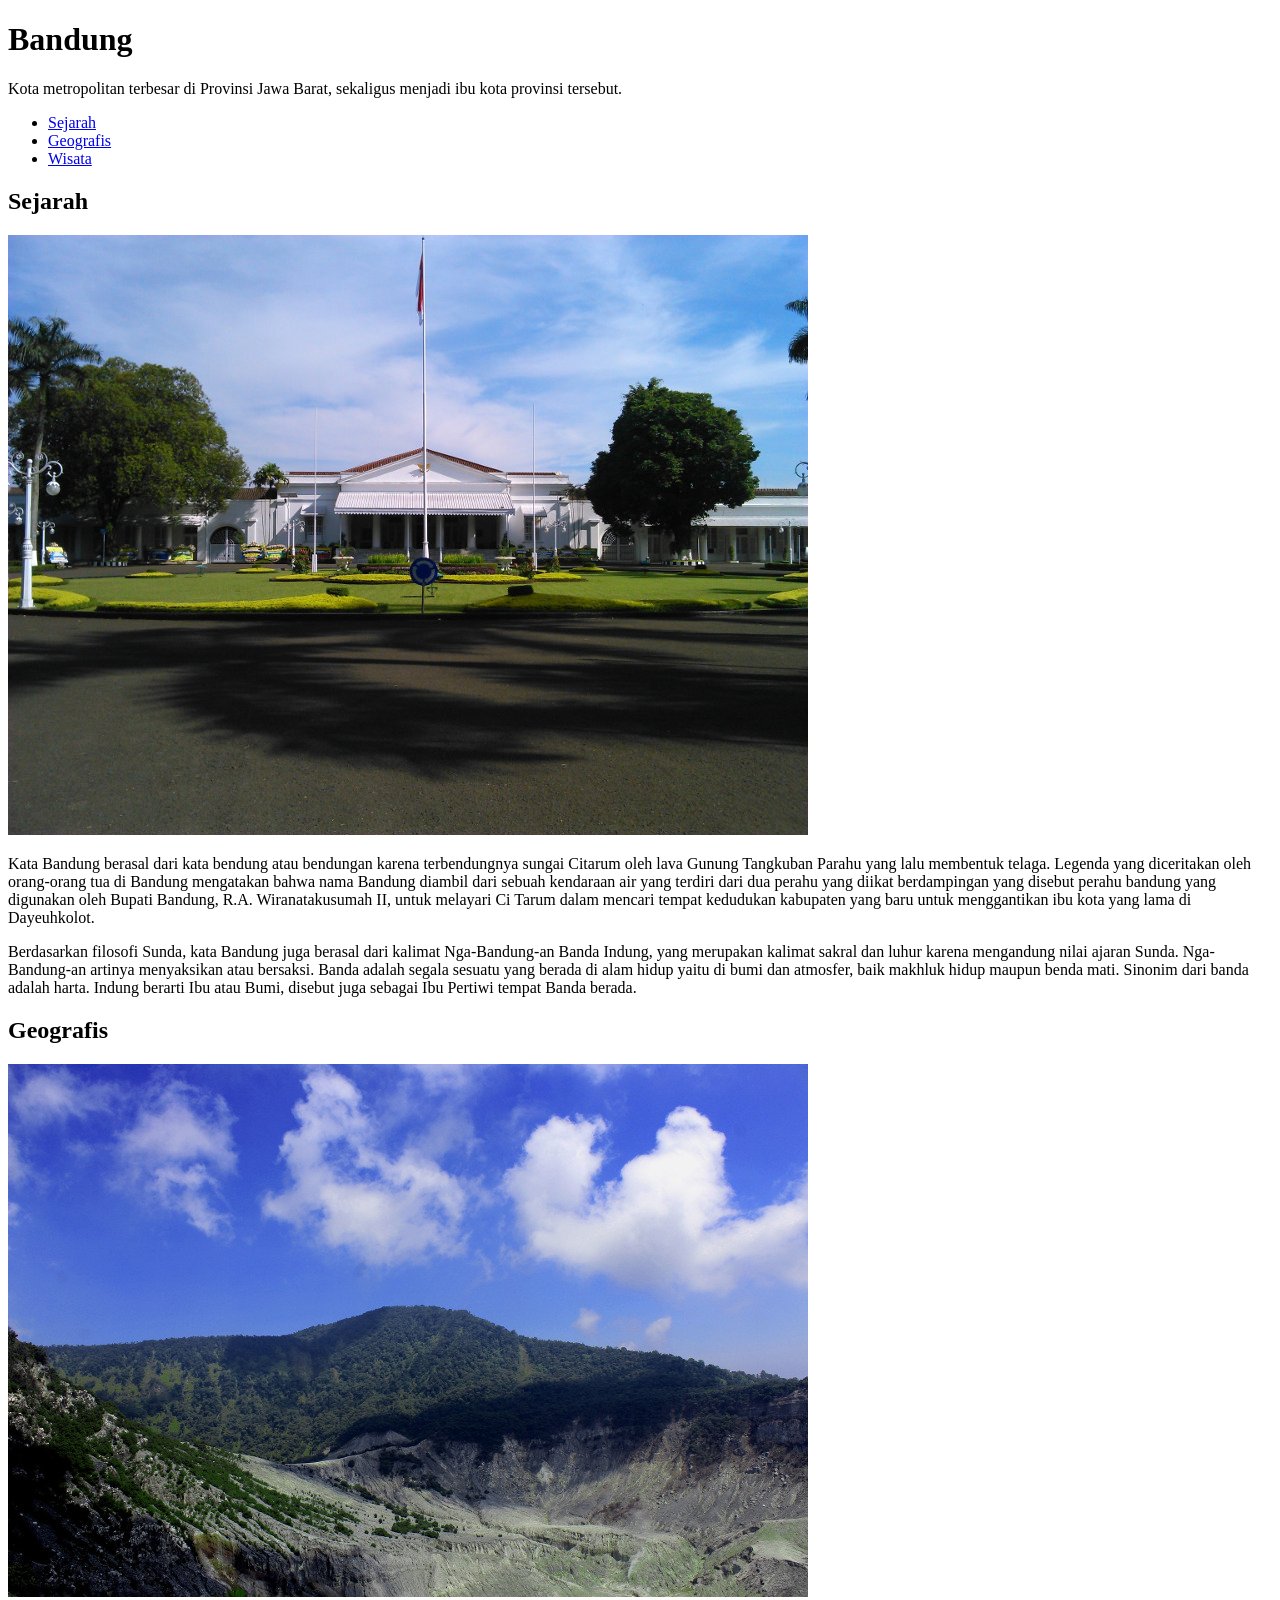
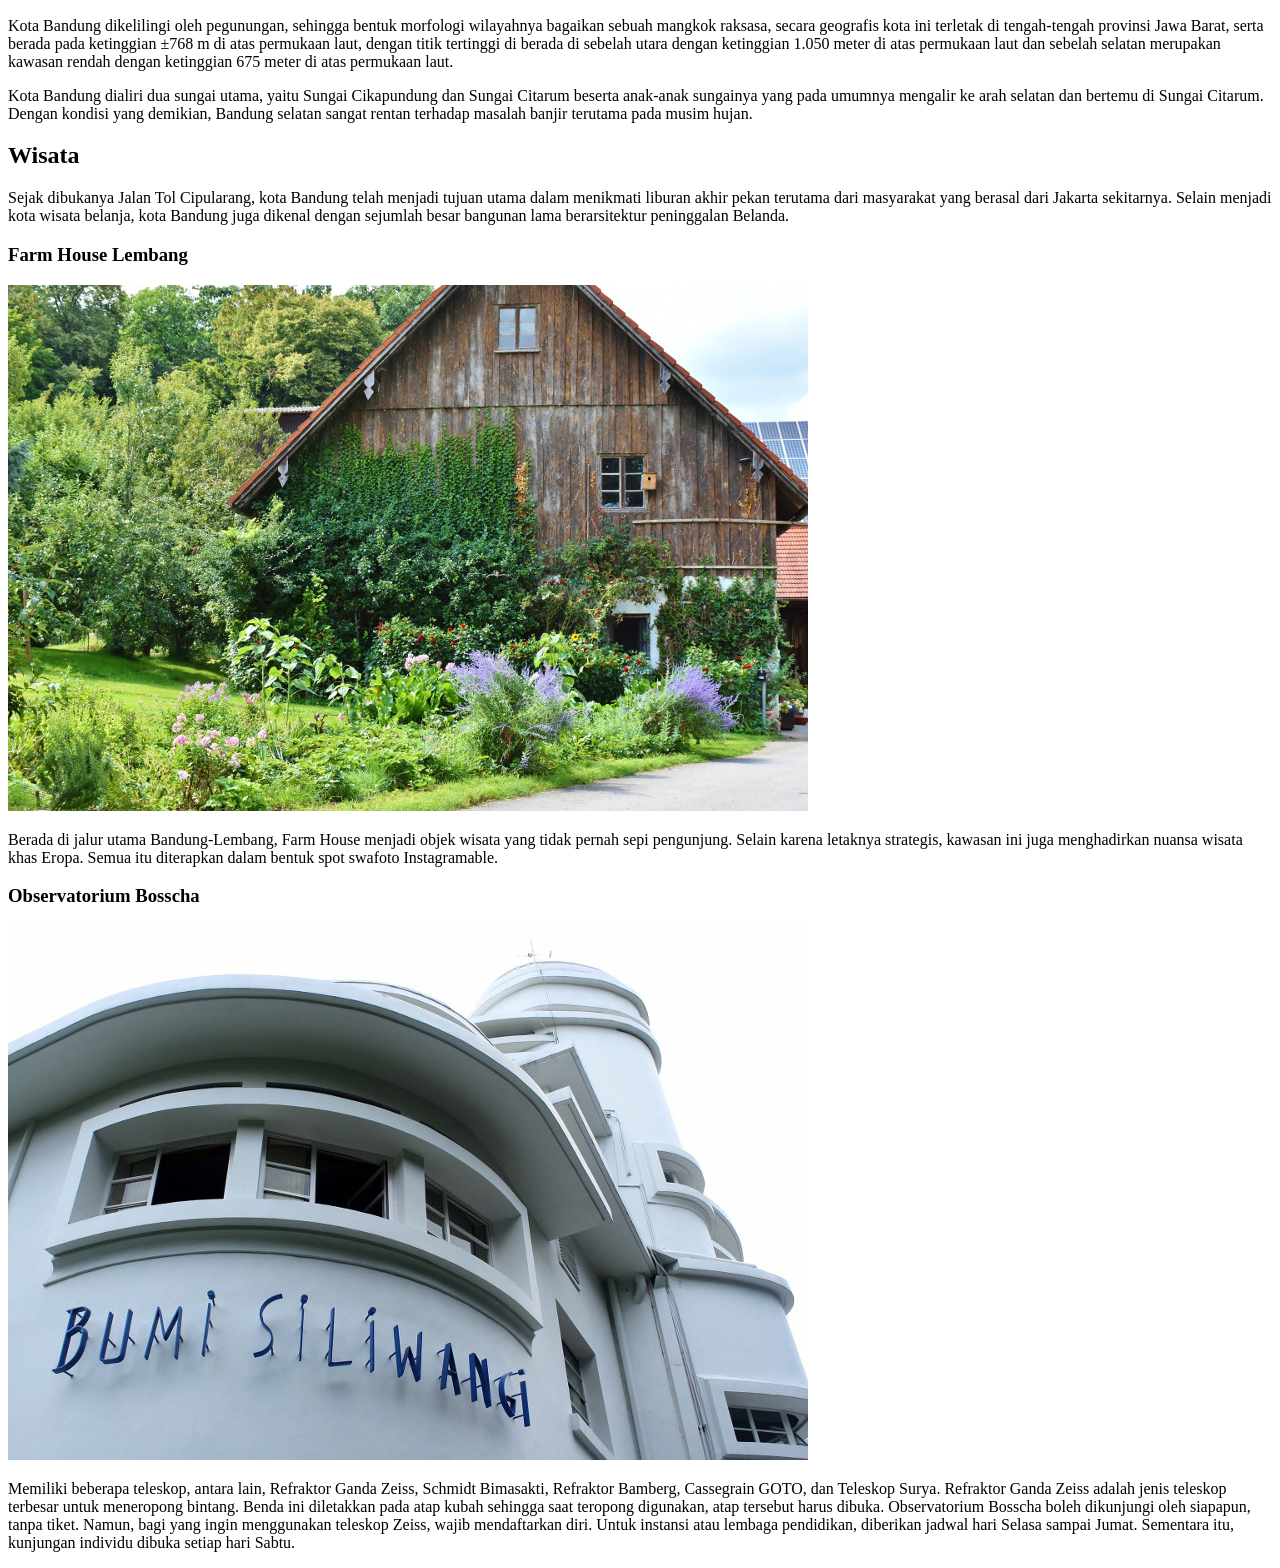
==== Web/bandung.html @ fc6f3b45 "first commit" ====
<!DOCTYPE html>
<html lang="id">
  <head>
    <meta charset="utf-8" />
    <meta name="viewport" content="width=device-width, initial-scale=1.0" />
    <title>Halaman Profil Bandung</title>
  </head>

  <body>
    <h1>Bandung</h1>
    <p>
      Kota metropolitan terbesar di Provinsi Jawa Barat, sekaligus menjadi ibu kota provinsi
      tersebut.
    </p>

    <ul>
      <li>
        <a href="#">Sejarah</a>
      </li>
      <li>
        <a href="#">Geografis</a>
      </li>
      <li>
        <a href="#">Wisata</a>
      </li>
    </ul>

    <h2>Sejarah</h2>
    <img src="images/history.jpg" alt="Sejarah Bandung" />
    <p>
      Kata Bandung berasal dari kata bendung atau bendungan karena terbendungnya sungai Citarum oleh
      lava Gunung Tangkuban Parahu yang lalu membentuk telaga. Legenda yang diceritakan oleh
      orang-orang tua di Bandung mengatakan bahwa nama Bandung diambil dari sebuah kendaraan air
      yang terdiri dari dua perahu yang diikat berdampingan yang disebut perahu bandung yang
      digunakan oleh Bupati Bandung, R.A. Wiranatakusumah II, untuk melayari Ci Tarum dalam mencari
      tempat kedudukan kabupaten yang baru untuk menggantikan ibu kota yang lama di Dayeuhkolot.
    </p>

    <p>
      Berdasarkan filosofi Sunda, kata Bandung juga berasal dari kalimat Nga-Bandung-an Banda
      Indung, yang merupakan kalimat sakral dan luhur karena mengandung nilai ajaran Sunda.
      Nga-Bandung-an artinya menyaksikan atau bersaksi. Banda adalah segala sesuatu yang berada di
      alam hidup yaitu di bumi dan atmosfer, baik makhluk hidup maupun benda mati. Sinonim dari
      banda adalah harta. Indung berarti Ibu atau Bumi, disebut juga sebagai Ibu Pertiwi tempat
      Banda berada.
    </p>

    <h2>Geografis</h2>
    <img src="images/geografis.jpg" alt="Geografis" />
    <p>
      Kota Bandung dikelilingi oleh pegunungan, sehingga bentuk morfologi wilayahnya bagaikan sebuah
      mangkok raksasa, secara geografis kota ini terletak di tengah-tengah provinsi Jawa Barat,
      serta berada pada ketinggian ±768 m di atas permukaan laut, dengan titik tertinggi di berada
      di sebelah utara dengan ketinggian 1.050 meter di atas permukaan laut dan sebelah selatan
      merupakan kawasan rendah dengan ketinggian 675 meter di atas permukaan laut.
    </p>

    <p>
      Kota Bandung dialiri dua sungai utama, yaitu Sungai Cikapundung dan Sungai Citarum beserta
      anak-anak sungainya yang pada umumnya mengalir ke arah selatan dan bertemu di Sungai Citarum.
      Dengan kondisi yang demikian, Bandung selatan sangat rentan terhadap masalah banjir terutama
      pada musim hujan.
    </p>

    <h2>Wisata</h2>
    <p>
      Sejak dibukanya Jalan Tol Cipularang, kota Bandung telah menjadi tujuan utama dalam menikmati
      liburan akhir pekan terutama dari masyarakat yang berasal dari Jakarta sekitarnya. Selain
      menjadi kota wisata belanja, kota Bandung juga dikenal dengan sejumlah besar bangunan lama
      berarsitektur peninggalan Belanda.
    </p>

    <h3>Farm House Lembang</h3>
    <img src="images/farm-house.jpg" alt="Farm House lembang" />
    <p>
      Berada di jalur utama Bandung-Lembang, Farm House menjadi objek wisata yang tidak pernah sepi
      pengunjung. Selain karena letaknya strategis, kawasan ini juga menghadirkan nuansa wisata khas
      Eropa. Semua itu diterapkan dalam bentuk spot swafoto Instagramable.
    </p>

    <h3>Observatorium Bosscha</h3>
    <img src="images/bosscha.jpg" alt="Observatorium Bosscha" />
    <p>
      Memiliki beberapa teleskop, antara lain, Refraktor Ganda Zeiss, Schmidt Bimasakti, Refraktor
      Bamberg, Cassegrain GOTO, dan Teleskop Surya. Refraktor Ganda Zeiss adalah jenis teleskop
      terbesar untuk meneropong bintang. Benda ini diletakkan pada atap kubah sehingga saat teropong
      digunakan, atap tersebut harus dibuka. Observatorium Bosscha boleh dikunjungi oleh siapapun,
      tanpa tiket. Namun, bagi yang ingin menggunakan teleskop Zeiss, wajib mendaftarkan diri. Untuk
      instansi atau lembaga pendidikan, diberikan jadwal hari Selasa sampai Jumat. Sementara itu,
      kunjungan individu dibuka setiap hari Sabtu.
    </p>
  </body>
</html>
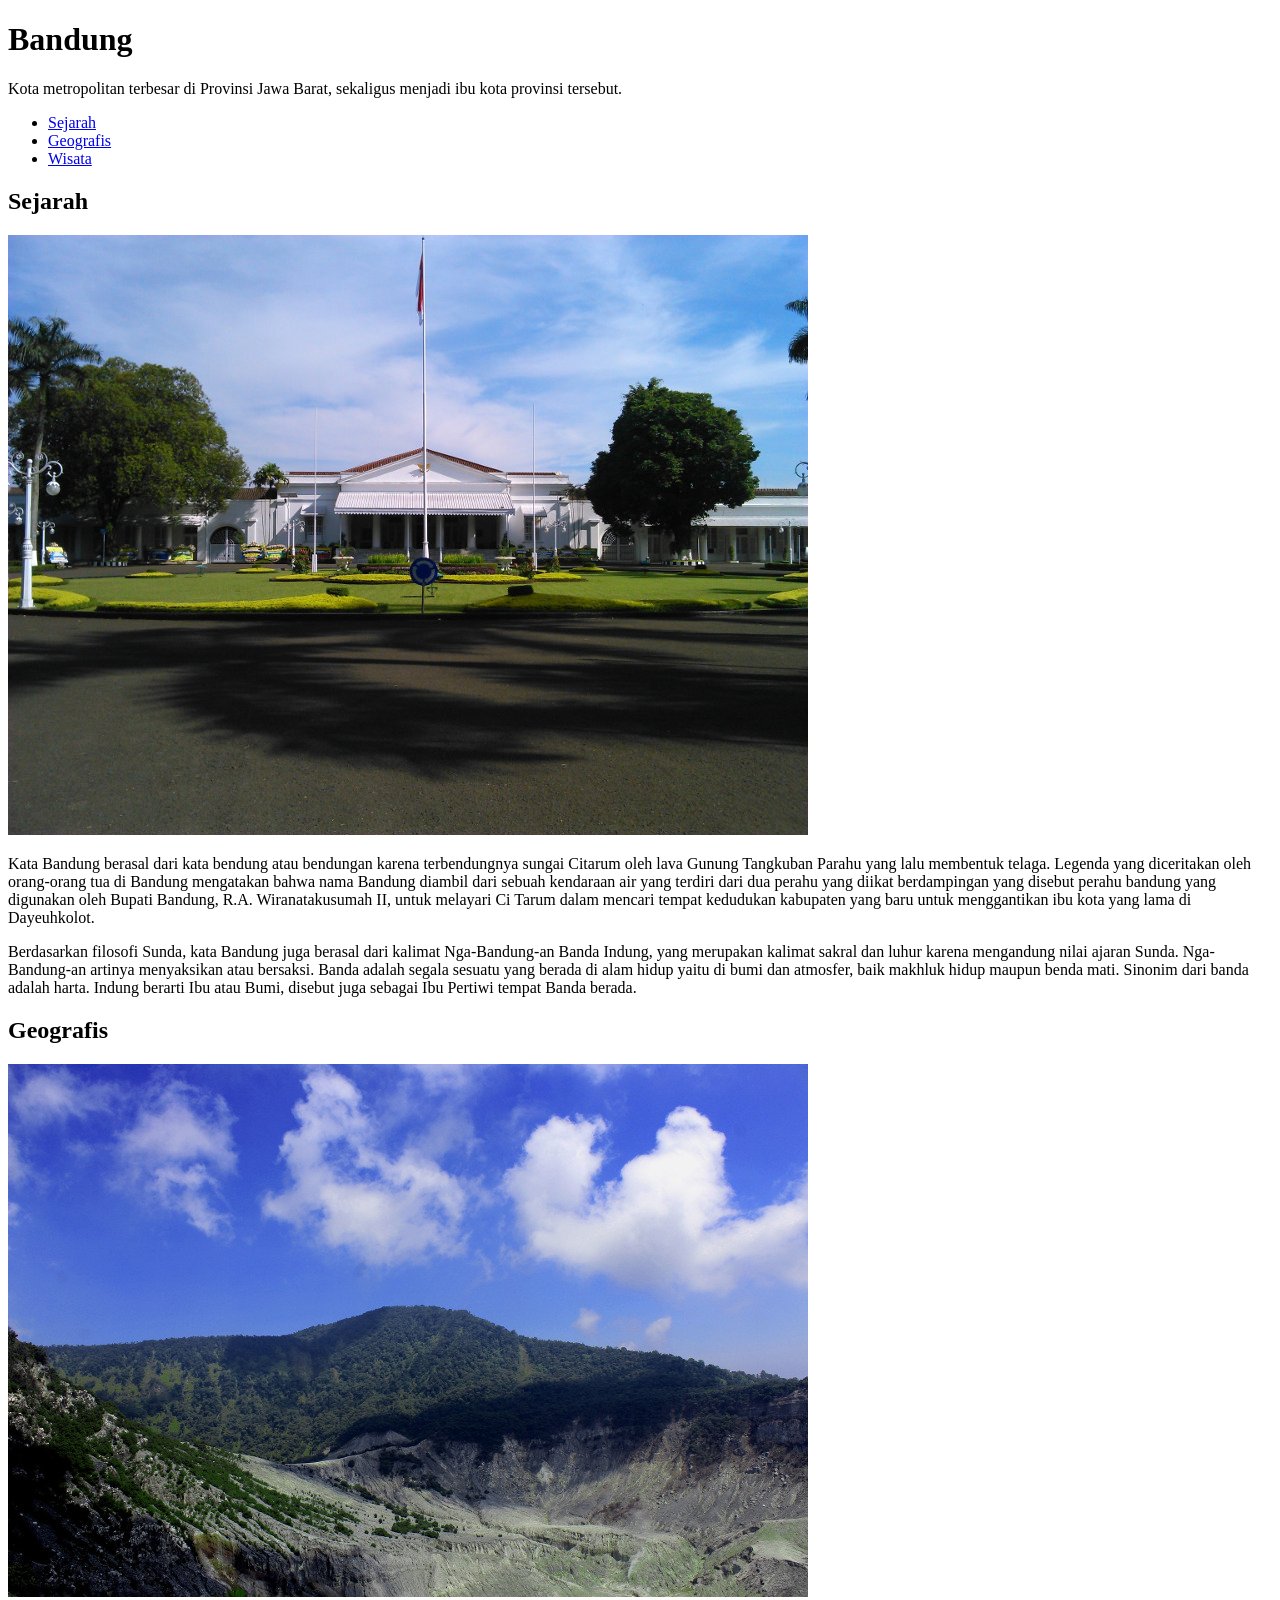
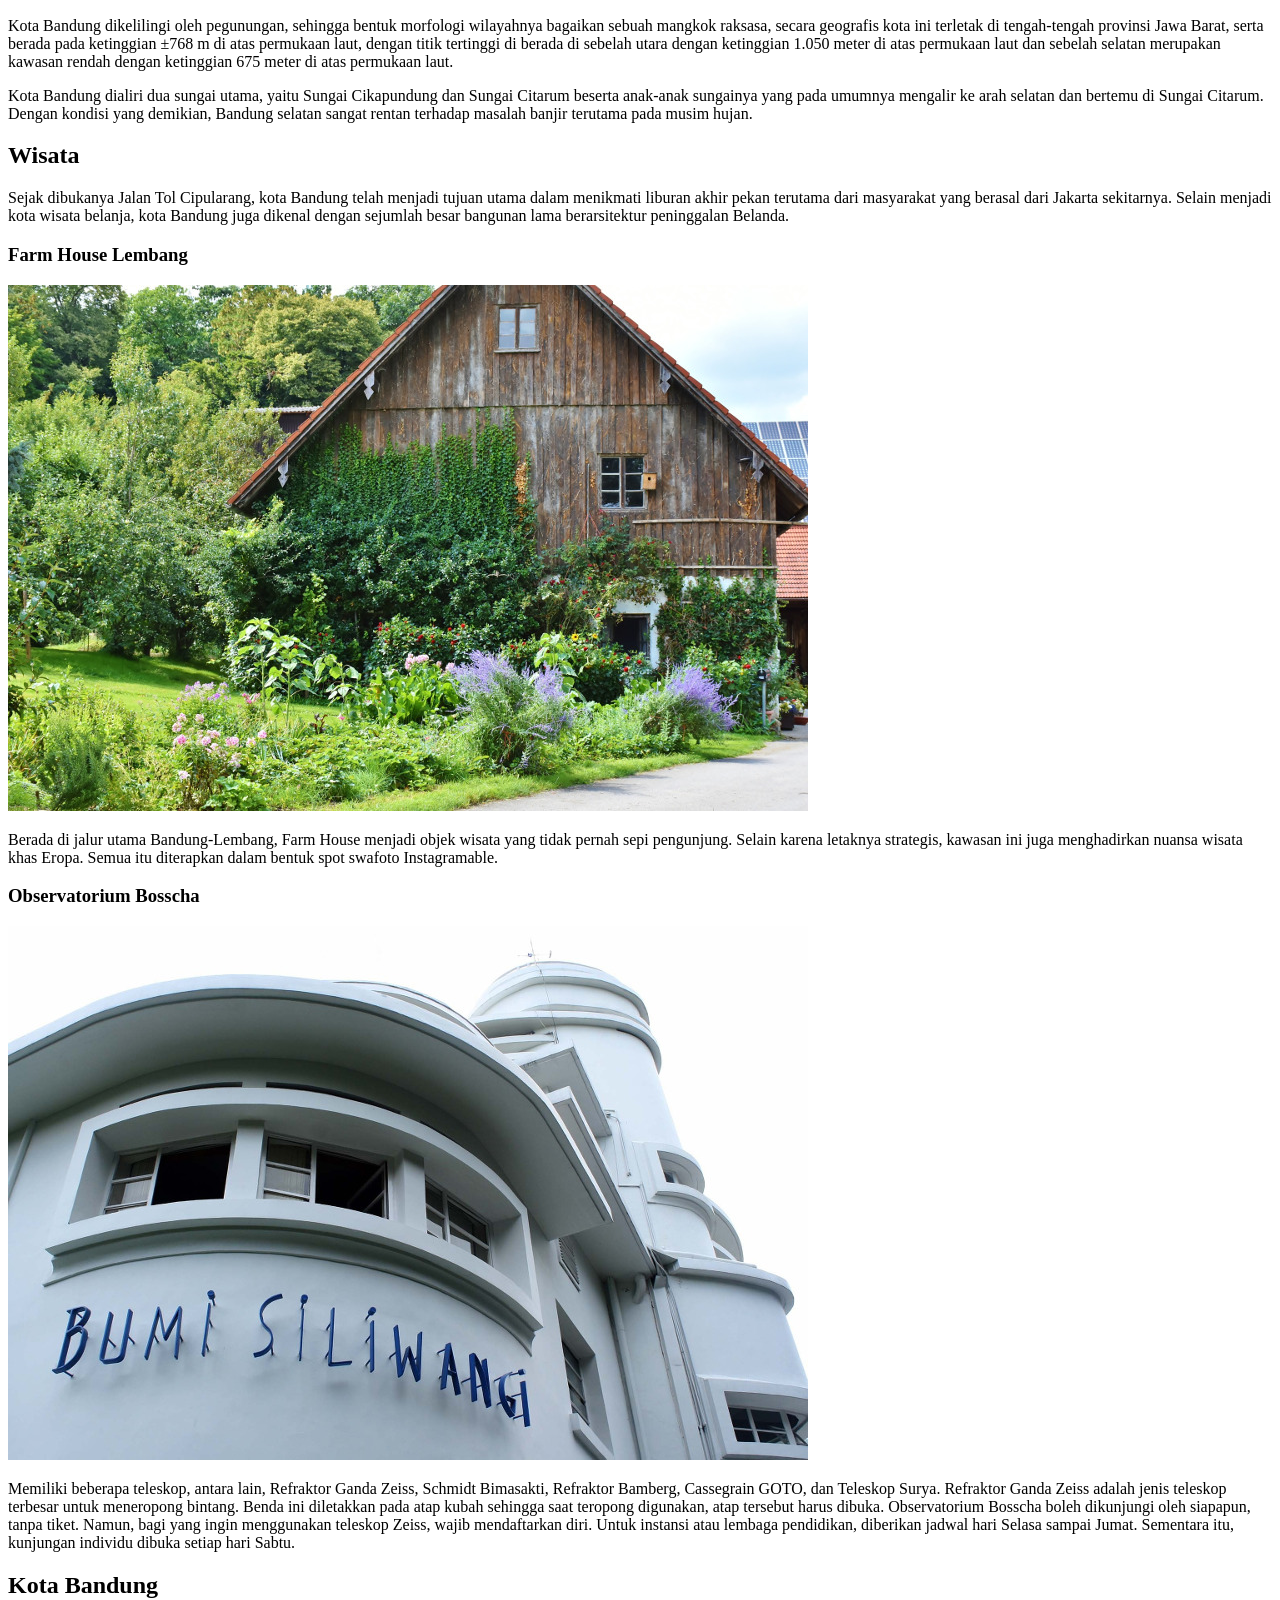
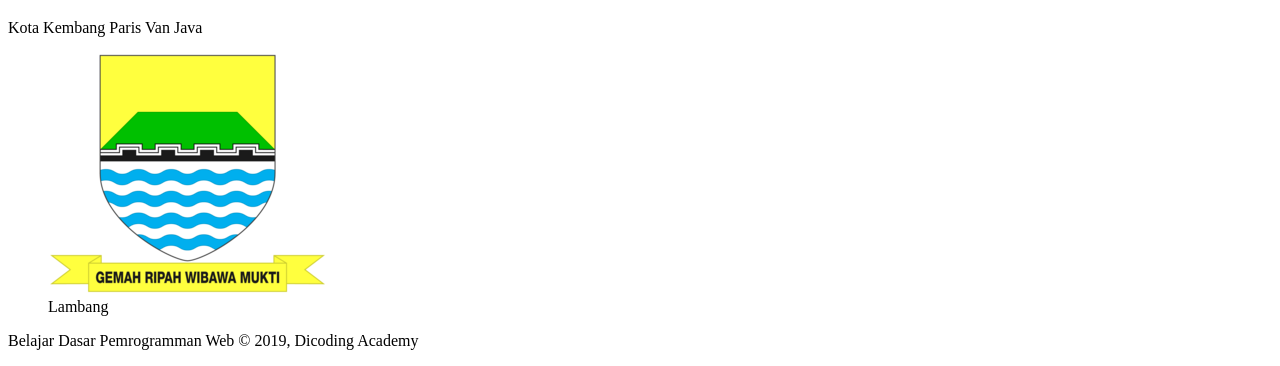
==== commit 29637320: "Belajar Web!" ====
--- a/Web/bandung.html
+++ b/Web/bandung.html
@@ -7,25 +7,30 @@
   </head>
 
   <body>
-    <h1>Bandung</h1>
+    <header>
+      <h1>Bandung</h1>
     <p>
       Kota metropolitan terbesar di Provinsi Jawa Barat, sekaligus menjadi ibu kota provinsi
       tersebut.
     </p>
+    </header>
 
-    <ul>
+    <nav>
+      <ul>
       <li>
-        <a href="#">Sejarah</a>
+        <a href="#sejarah">Sejarah</a>
       </li>
       <li>
-        <a href="#">Geografis</a>
+        <a href="#geografis">Geografis</a>
       </li>
       <li>
-        <a href="#">Wisata</a>
+        <a href="#wisata">Wisata</a>
       </li>
     </ul>
+    </nav>
 
-    <h2>Sejarah</h2>
+    <main>
+      <h2 id="sejarah">Sejarah</h2>
     <img src="images/history.jpg" alt="Sejarah Bandung" />
     <p>
       Kata Bandung berasal dari kata bendung atau bendungan karena terbendungnya sungai Citarum oleh
@@ -45,7 +50,7 @@
       Banda berada.
     </p>
 
-    <h2>Geografis</h2>
+    <h2 Geografis id="geografis">Geografis</h2>
     <img src="images/geografis.jpg" alt="Geografis" />
     <p>
       Kota Bandung dikelilingi oleh pegunungan, sehingga bentuk morfologi wilayahnya bagaikan sebuah
@@ -62,7 +67,7 @@
       pada musim hujan.
     </p>
 
-    <h2>Wisata</h2>
+    <h2 id="wisata">Wisata</h2>
     <p>
       Sejak dibukanya Jalan Tol Cipularang, kota Bandung telah menjadi tujuan utama dalam menikmati
       liburan akhir pekan terutama dari masyarakat yang berasal dari Jakarta sekitarnya. Selain
@@ -90,4 +95,21 @@
       kunjungan individu dibuka setiap hari Sabtu.
     </p>
   </body>
+
+  <body>
+      <h2>Kota Bandung</h2>
+    <p>Kota Kembang Paris Van Java</p>
+    <figure>
+      <img src="images/Bandung_coa.png" alt="Lambang Persib">
+      <figcaption>Lambang</figcaption>
+    </figure>
+    </body>
+    </main>
+
+    <body>
+      <footer>
+      <p>Belajar Dasar Pemrogramman Web &#169; 2019, Dicoding Academy</p>
+    </footer>
+  </body>
+
 </html>
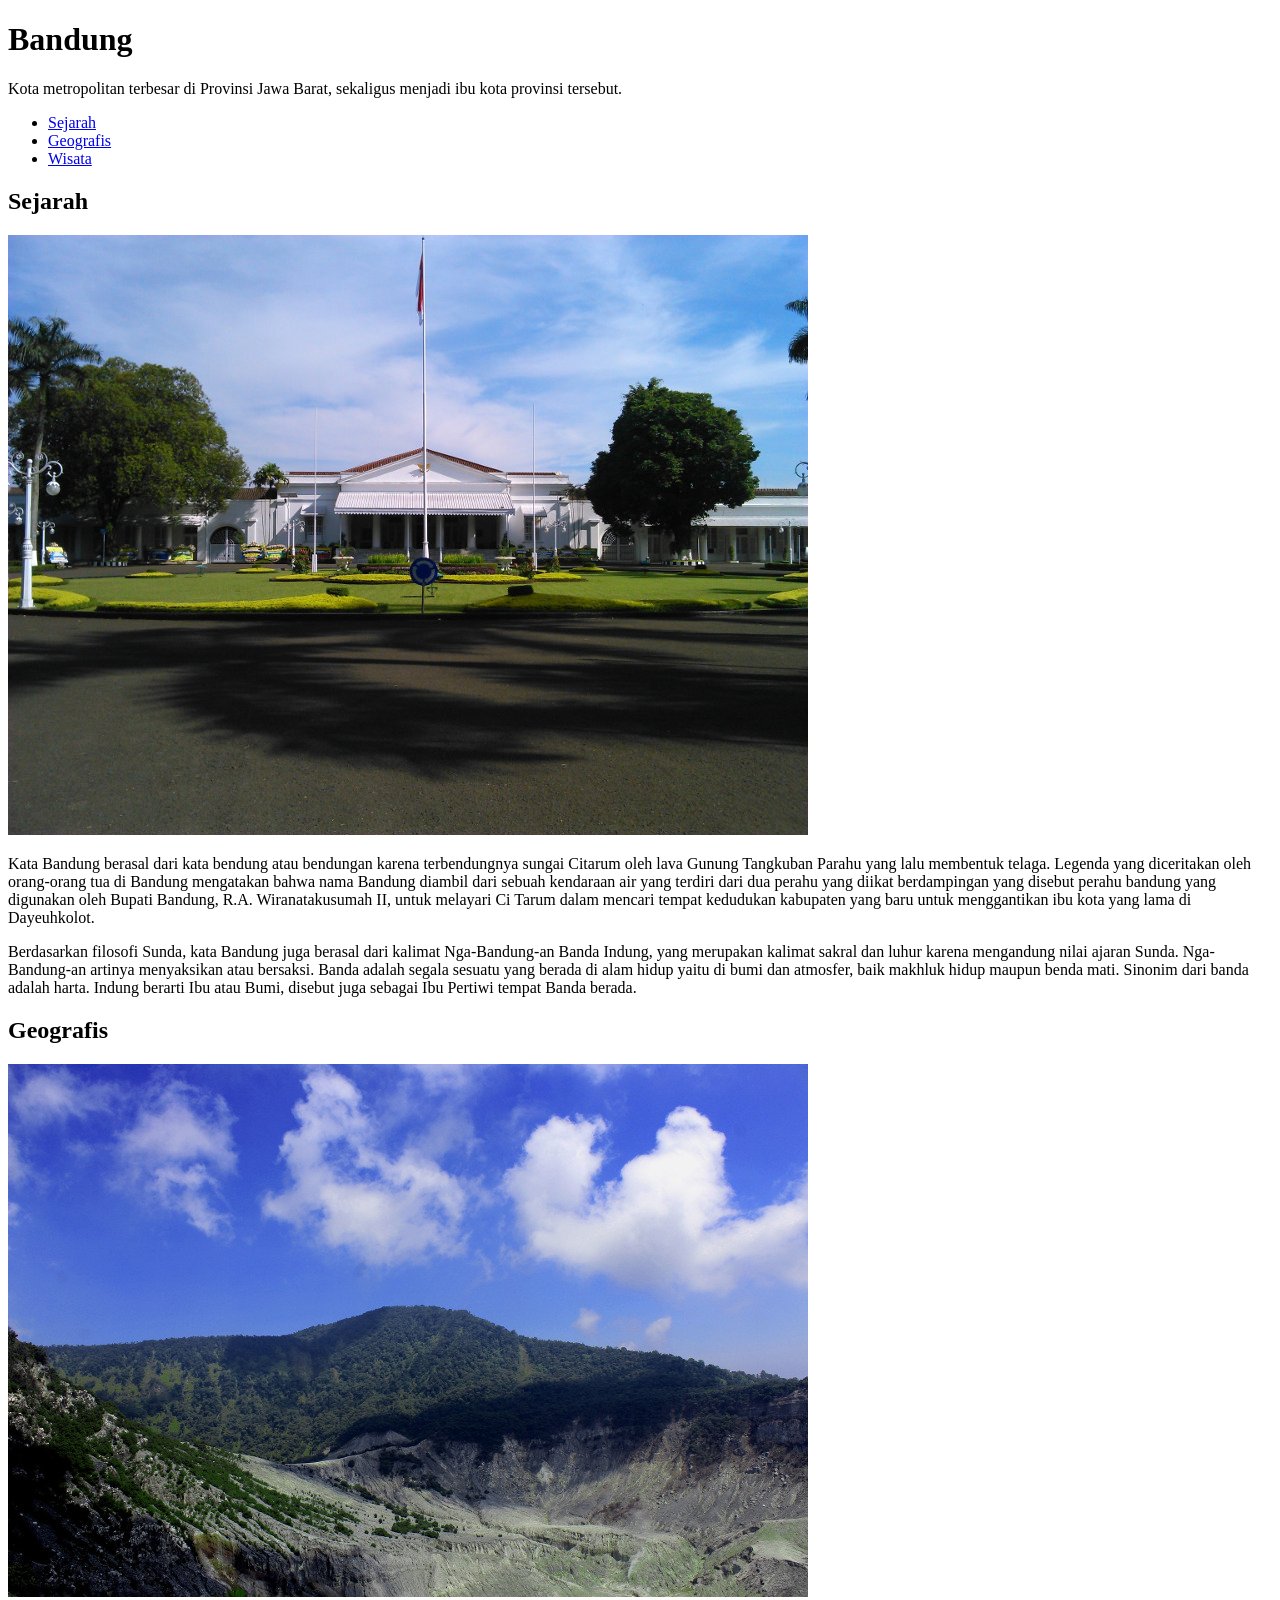
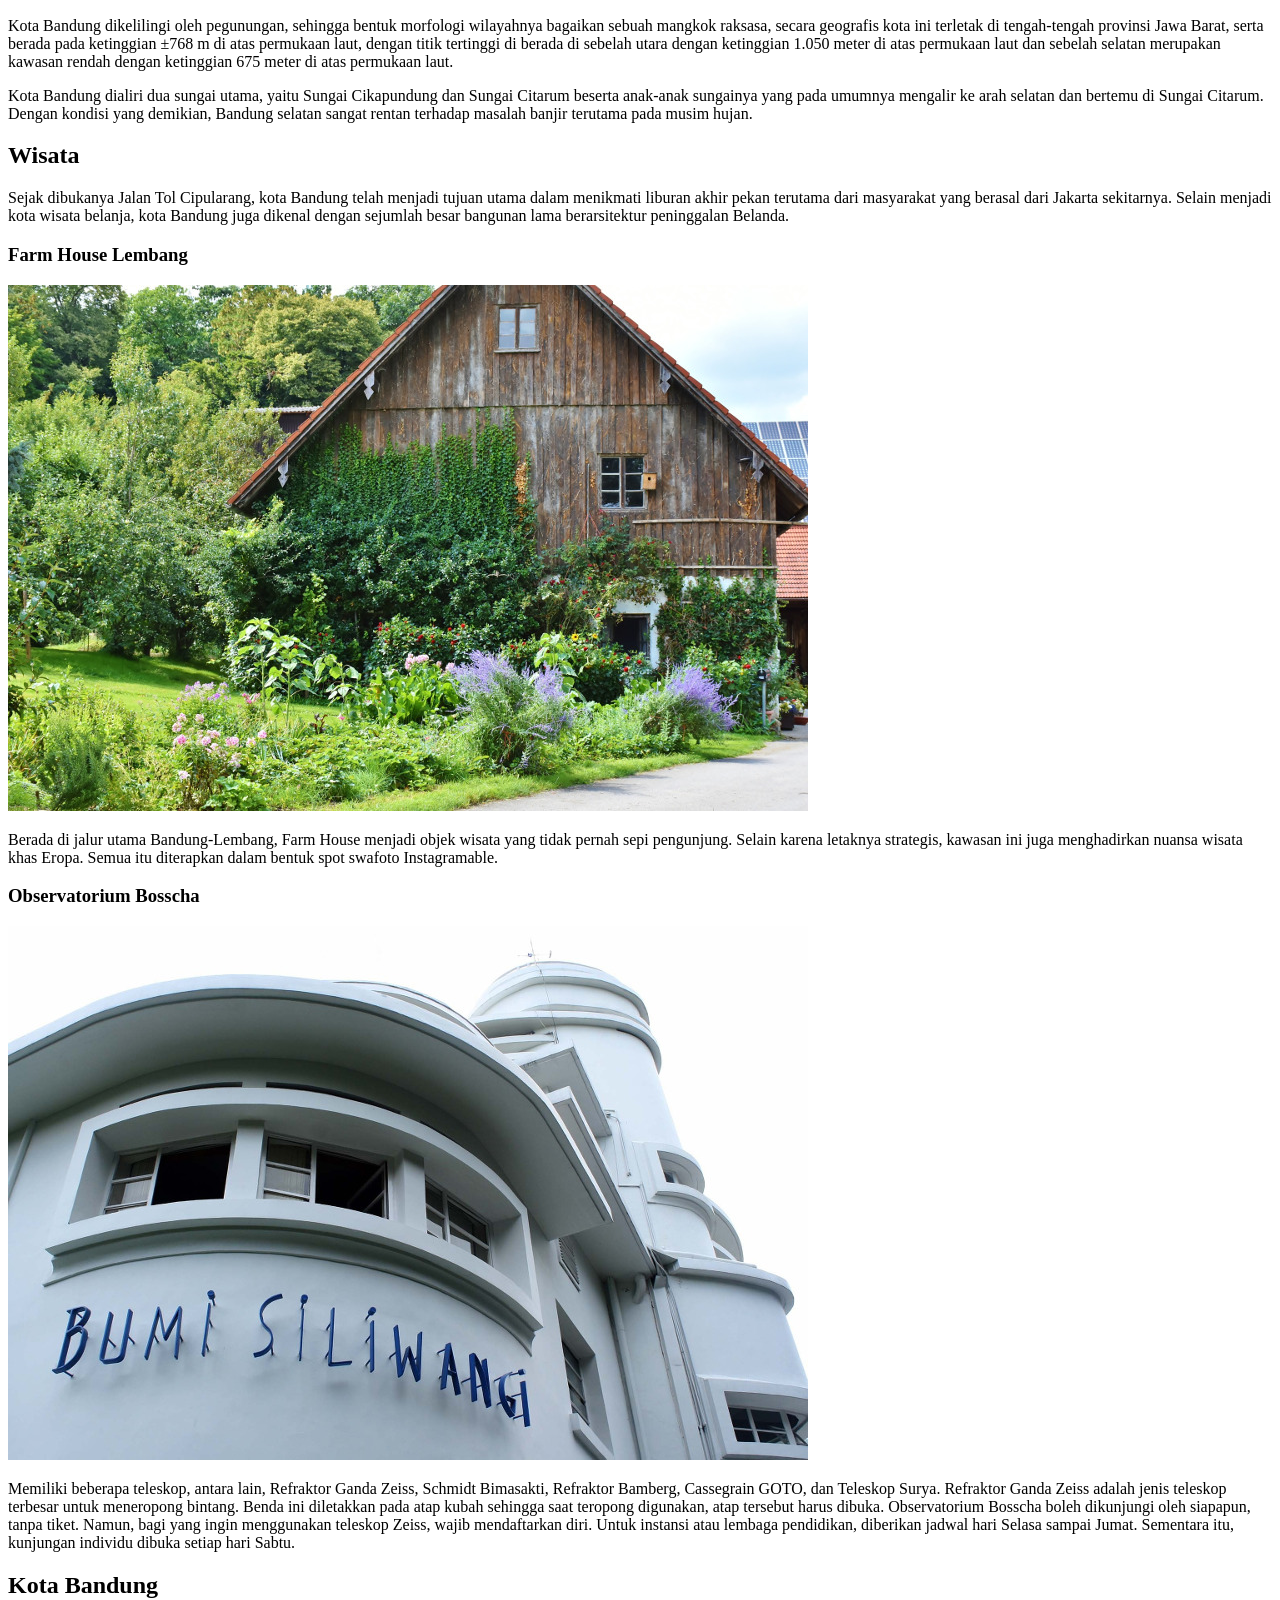
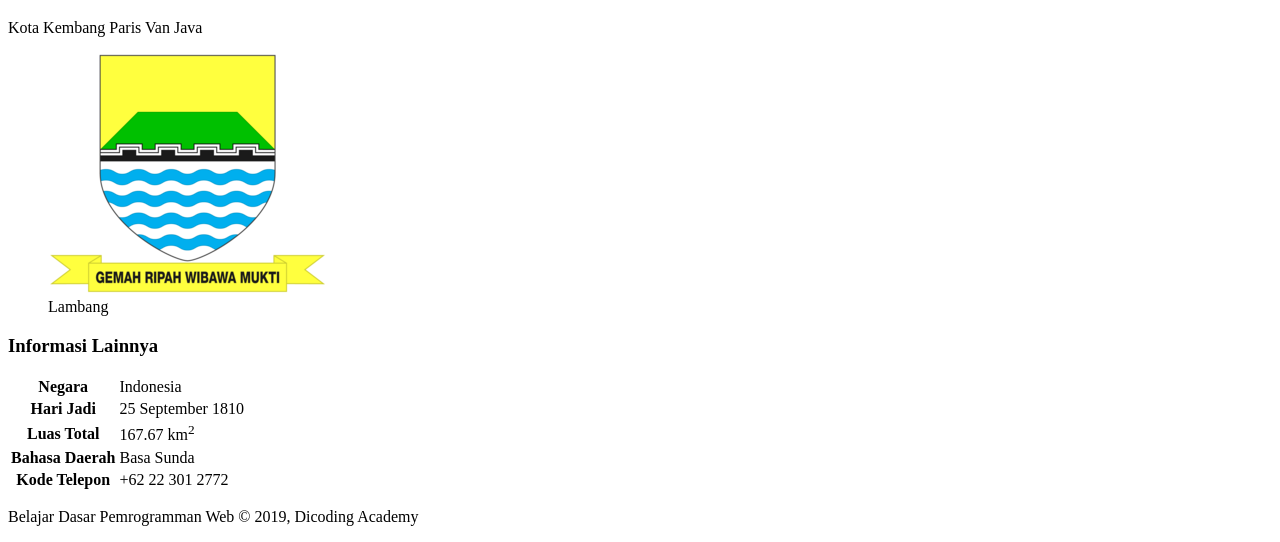
==== commit 70555d25: "HTML Tamat !" ====
--- a/Web/bandung.html
+++ b/Web/bandung.html
@@ -30,7 +30,9 @@
     </nav>
 
     <main>
-      <h2 id="sejarah">Sejarah</h2>
+      <div id="content">
+        <article id="sejarah">
+          <h2 id="sejarah">Sejarah</h2>
     <img src="images/history.jpg" alt="Sejarah Bandung" />
     <p>
       Kata Bandung berasal dari kata bendung atau bendungan karena terbendungnya sungai Citarum oleh
@@ -49,8 +51,10 @@
       banda adalah harta. Indung berarti Ibu atau Bumi, disebut juga sebagai Ibu Pertiwi tempat
       Banda berada.
     </p>
+        </article>
 
-    <h2 Geografis id="geografis">Geografis</h2>
+        <article id="geografis">
+          <h2 id="geografis">Geografis</h2>
     <img src="images/geografis.jpg" alt="Geografis" />
     <p>
       Kota Bandung dikelilingi oleh pegunungan, sehingga bentuk morfologi wilayahnya bagaikan sebuah
@@ -66,24 +70,28 @@
       Dengan kondisi yang demikian, Bandung selatan sangat rentan terhadap masalah banjir terutama
       pada musim hujan.
     </p>
-
-    <h2 id="wisata">Wisata</h2>
+        </article id="wisata">
+        <h2 id="wisata">Wisata</h2>
     <p>
       Sejak dibukanya Jalan Tol Cipularang, kota Bandung telah menjadi tujuan utama dalam menikmati
       liburan akhir pekan terutama dari masyarakat yang berasal dari Jakarta sekitarnya. Selain
       menjadi kota wisata belanja, kota Bandung juga dikenal dengan sejumlah besar bangunan lama
       berarsitektur peninggalan Belanda.
     </p>
+        
 
-    <h3>Farm House Lembang</h3>
+        <section>
+          <h3>Farm House Lembang</h3>
     <img src="images/farm-house.jpg" alt="Farm House lembang" />
     <p>
       Berada di jalur utama Bandung-Lembang, Farm House menjadi objek wisata yang tidak pernah sepi
       pengunjung. Selain karena letaknya strategis, kawasan ini juga menghadirkan nuansa wisata khas
       Eropa. Semua itu diterapkan dalam bentuk spot swafoto Instagramable.
     </p>
+        </section>
 
-    <h3>Observatorium Bosscha</h3>
+        <section>
+          <h3>Observatorium Bosscha</h3>
     <img src="images/bosscha.jpg" alt="Observatorium Bosscha" />
     <p>
       Memiliki beberapa teleskop, antara lain, Refraktor Ganda Zeiss, Schmidt Bimasakti, Refraktor
@@ -95,15 +103,50 @@
       kunjungan individu dibuka setiap hari Sabtu.
     </p>
   </body>
+        </section>
+      </div>
 
-  <body>
-      <h2>Kota Bandung</h2>
-    <p>Kota Kembang Paris Van Java</p>
-    <figure>
-      <img src="images/Bandung_coa.png" alt="Lambang Persib">
-      <figcaption>Lambang</figcaption>
-    </figure>
-    </body>
+  <aside>
+    <article>
+        <body>
+          <header>
+            <h2>Kota Bandung</h2>
+            <p>Kota Kembang Paris Van Java</p>
+            <figure>
+            <img src="images/Bandung_coa.png" alt="Lambang Persib">
+            <figcaption>Lambang</figcaption>
+          </figure>
+        </header>
+
+        <section>
+          <h3>Informasi Lainnya</h3>
+
+          <table>
+            <tr>
+              <th>Negara</th>
+              <td>Indonesia</td>
+            </tr>
+            <tr>
+              <th>Hari Jadi</th>
+              <td>25 September 1810</td>
+            </tr>
+            <tr>
+              <th>Luas Total</th>
+              <td>167.67 km<sup>2</sup></td>
+            </tr>
+            <tr>
+              <th>Bahasa Daerah</th>
+              <td>Basa Sunda</td>
+            </tr>
+            <tr>
+              <th>Kode Telepon</th>
+              <td>+62 22 301 2772</td>
+            </tr>
+          </table>
+        </section>
+        </body>
+    </article>
+  </aside>
     </main>
 
     <body>
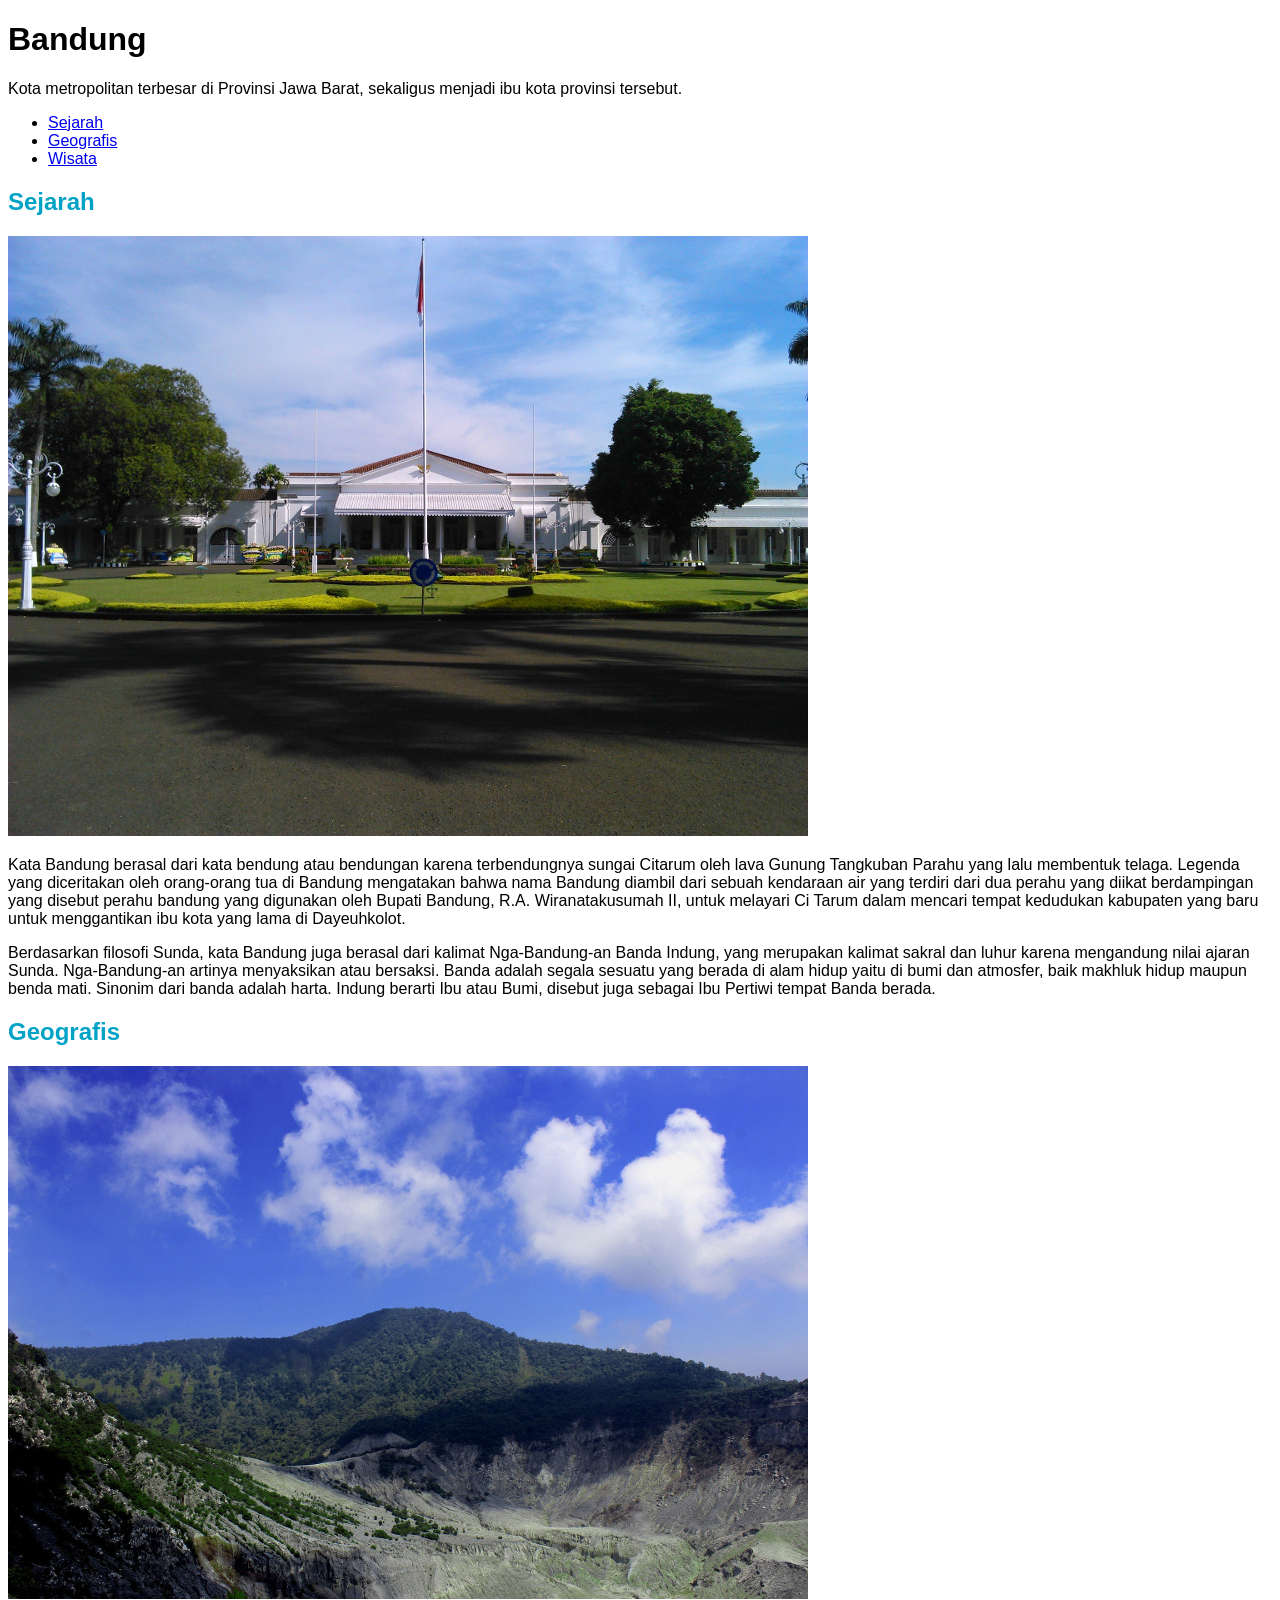
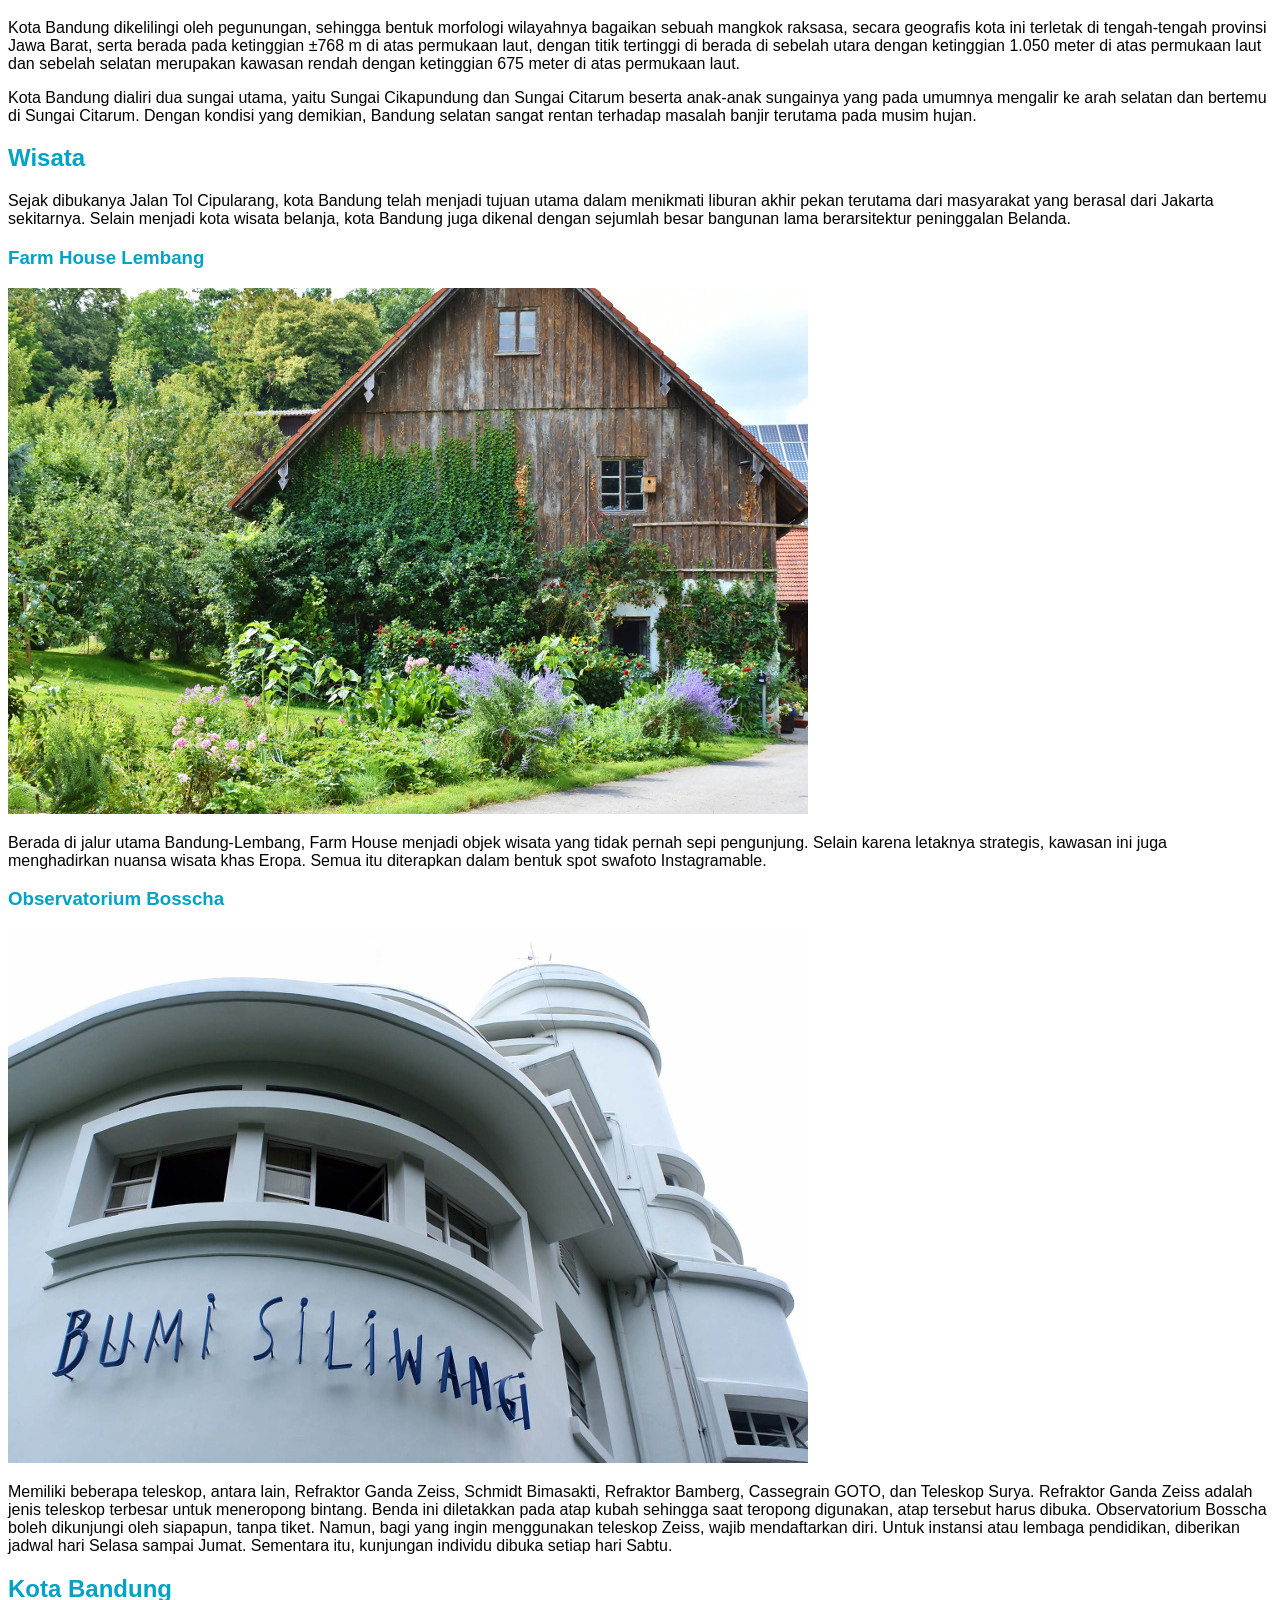
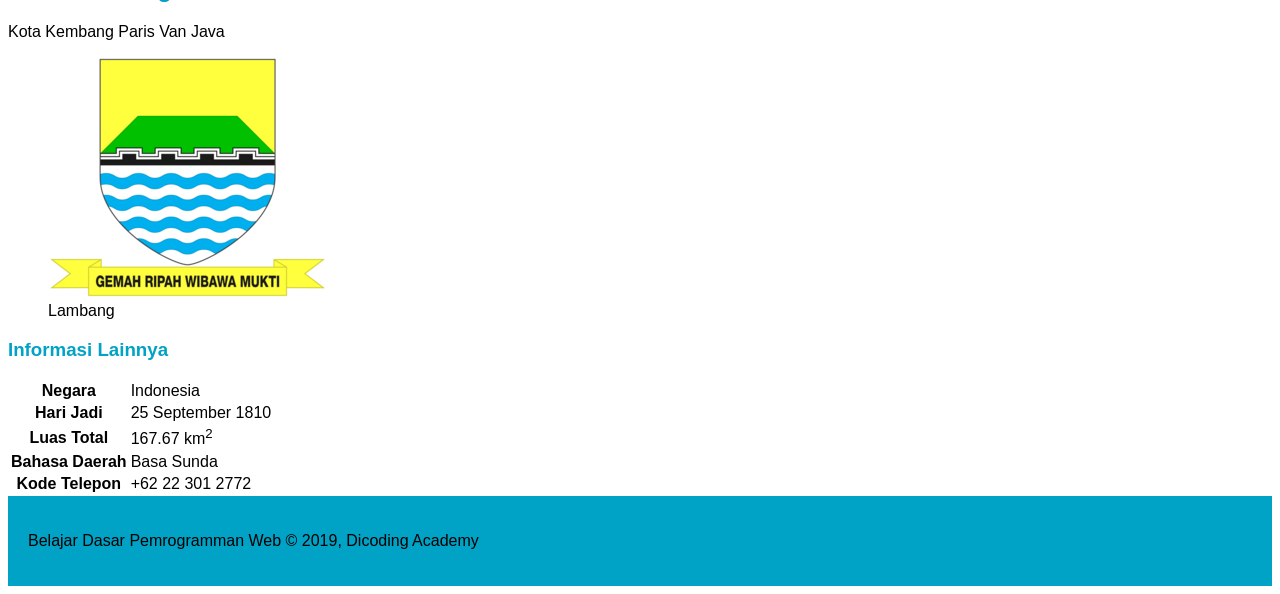
==== commit 66d83042: "Belajar CSS" ====
--- a/Web/bandung.html
+++ b/Web/bandung.html
@@ -4,155 +4,152 @@
     <meta charset="utf-8" />
     <meta name="viewport" content="width=device-width, initial-scale=1.0" />
     <title>Halaman Profil Bandung</title>
+    <link rel="stylesheet" href="assets/style/style.css" />
   </head>
 
   <body>
     <header>
       <h1>Bandung</h1>
-    <p>
-      Kota metropolitan terbesar di Provinsi Jawa Barat, sekaligus menjadi ibu kota provinsi
-      tersebut.
-    </p>
+      <p>
+        Kota metropolitan terbesar di Provinsi Jawa Barat, sekaligus menjadi ibu kota provinsi
+        tersebut.
+      </p>
     </header>
 
     <nav>
       <ul>
-      <li>
-        <a href="#sejarah">Sejarah</a>
-      </li>
-      <li>
-        <a href="#geografis">Geografis</a>
-      </li>
-      <li>
-        <a href="#wisata">Wisata</a>
-      </li>
-    </ul>
+        <li><a href="#sejarah">Sejarah</a></li>
+        <li><a href="#geografis">Geografis</a></li>
+        <li><a href="#wisata">Wisata</a></li>
+      </ul>
     </nav>
 
     <main>
       <div id="content">
+
+        <!-- ✅ Article: Sejarah -->
         <article id="sejarah">
-          <h2 id="sejarah">Sejarah</h2>
-    <img src="images/history.jpg" alt="Sejarah Bandung" />
-    <p>
-      Kata Bandung berasal dari kata bendung atau bendungan karena terbendungnya sungai Citarum oleh
-      lava Gunung Tangkuban Parahu yang lalu membentuk telaga. Legenda yang diceritakan oleh
-      orang-orang tua di Bandung mengatakan bahwa nama Bandung diambil dari sebuah kendaraan air
-      yang terdiri dari dua perahu yang diikat berdampingan yang disebut perahu bandung yang
-      digunakan oleh Bupati Bandung, R.A. Wiranatakusumah II, untuk melayari Ci Tarum dalam mencari
-      tempat kedudukan kabupaten yang baru untuk menggantikan ibu kota yang lama di Dayeuhkolot.
-    </p>
-
-    <p>
-      Berdasarkan filosofi Sunda, kata Bandung juga berasal dari kalimat Nga-Bandung-an Banda
-      Indung, yang merupakan kalimat sakral dan luhur karena mengandung nilai ajaran Sunda.
-      Nga-Bandung-an artinya menyaksikan atau bersaksi. Banda adalah segala sesuatu yang berada di
-      alam hidup yaitu di bumi dan atmosfer, baik makhluk hidup maupun benda mati. Sinonim dari
-      banda adalah harta. Indung berarti Ibu atau Bumi, disebut juga sebagai Ibu Pertiwi tempat
-      Banda berada.
-    </p>
+          <h2>Sejarah</h2>
+          <img src="assets/images/history.jpg" alt="Sejarah Bandung" />
+          <p>
+            Kata Bandung berasal dari kata bendung atau bendungan karena terbendungnya sungai Citarum oleh
+            lava Gunung Tangkuban Parahu yang lalu membentuk telaga. Legenda yang diceritakan oleh
+            orang-orang tua di Bandung mengatakan bahwa nama Bandung diambil dari sebuah kendaraan air
+            yang terdiri dari dua perahu yang diikat berdampingan yang disebut perahu bandung yang
+            digunakan oleh Bupati Bandung, R.A. Wiranatakusumah II, untuk melayari Ci Tarum dalam mencari
+            tempat kedudukan kabupaten yang baru untuk menggantikan ibu kota yang lama di Dayeuhkolot.
+          </p>
+          <p>
+            Berdasarkan filosofi Sunda, kata Bandung juga berasal dari kalimat Nga-Bandung-an Banda
+            Indung, yang merupakan kalimat sakral dan luhur karena mengandung nilai ajaran Sunda.
+            Nga-Bandung-an artinya menyaksikan atau bersaksi. Banda adalah segala sesuatu yang berada di
+            alam hidup yaitu di bumi dan atmosfer, baik makhluk hidup maupun benda mati. Sinonim dari
+            banda adalah harta. Indung berarti Ibu atau Bumi, disebut juga sebagai Ibu Pertiwi tempat
+            Banda berada.
+          </p>
         </article>
 
+        <!-- ✅ Article: Geografis -->
         <article id="geografis">
-          <h2 id="geografis">Geografis</h2>
-    <img src="images/geografis.jpg" alt="Geografis" />
-    <p>
-      Kota Bandung dikelilingi oleh pegunungan, sehingga bentuk morfologi wilayahnya bagaikan sebuah
-      mangkok raksasa, secara geografis kota ini terletak di tengah-tengah provinsi Jawa Barat,
-      serta berada pada ketinggian ±768 m di atas permukaan laut, dengan titik tertinggi di berada
-      di sebelah utara dengan ketinggian 1.050 meter di atas permukaan laut dan sebelah selatan
-      merupakan kawasan rendah dengan ketinggian 675 meter di atas permukaan laut.
-    </p>
+          <h2>Geografis</h2>
+          <img src="assets/images/geografis.jpg" alt="Geografis" />
+          <p>
+            Kota Bandung dikelilingi oleh pegunungan, sehingga bentuk morfologi wilayahnya bagaikan sebuah
+            mangkok raksasa, secara geografis kota ini terletak di tengah-tengah provinsi Jawa Barat,
+            serta berada pada ketinggian ±768 m di atas permukaan laut, dengan titik tertinggi di berada
+            di sebelah utara dengan ketinggian 1.050 meter di atas permukaan laut dan sebelah selatan
+            merupakan kawasan rendah dengan ketinggian 675 meter di atas permukaan laut.
+          </p>
+          <p>
+            Kota Bandung dialiri dua sungai utama, yaitu Sungai Cikapundung dan Sungai Citarum beserta
+            anak-anak sungainya yang pada umumnya mengalir ke arah selatan dan bertemu di Sungai Citarum.
+            Dengan kondisi yang demikian, Bandung selatan sangat rentan terhadap masalah banjir terutama
+            pada musim hujan.
+          </p>
+        </article>
 
-    <p>
-      Kota Bandung dialiri dua sungai utama, yaitu Sungai Cikapundung dan Sungai Citarum beserta
-      anak-anak sungainya yang pada umumnya mengalir ke arah selatan dan bertemu di Sungai Citarum.
-      Dengan kondisi yang demikian, Bandung selatan sangat rentan terhadap masalah banjir terutama
-      pada musim hujan.
-    </p>
-        </article id="wisata">
-        <h2 id="wisata">Wisata</h2>
-    <p>
-      Sejak dibukanya Jalan Tol Cipularang, kota Bandung telah menjadi tujuan utama dalam menikmati
-      liburan akhir pekan terutama dari masyarakat yang berasal dari Jakarta sekitarnya. Selain
-      menjadi kota wisata belanja, kota Bandung juga dikenal dengan sejumlah besar bangunan lama
-      berarsitektur peninggalan Belanda.
-    </p>
-        
+        <!-- ✅ Article: Wisata -->
+        <article id="wisata">
+          <h2>Wisata</h2>
+          <p>
+            Sejak dibukanya Jalan Tol Cipularang, kota Bandung telah menjadi tujuan utama dalam menikmati
+            liburan akhir pekan terutama dari masyarakat yang berasal dari Jakarta sekitarnya. Selain
+            menjadi kota wisata belanja, kota Bandung juga dikenal dengan sejumlah besar bangunan lama
+            berarsitektur peninggalan Belanda.
+          </p>
 
-        <section>
-          <h3>Farm House Lembang</h3>
-    <img src="images/farm-house.jpg" alt="Farm House lembang" />
-    <p>
-      Berada di jalur utama Bandung-Lembang, Farm House menjadi objek wisata yang tidak pernah sepi
-      pengunjung. Selain karena letaknya strategis, kawasan ini juga menghadirkan nuansa wisata khas
-      Eropa. Semua itu diterapkan dalam bentuk spot swafoto Instagramable.
-    </p>
-        </section>
+          <section>
+            <h3>Farm House Lembang</h3>
+            <img src="assets/images/farm-house.jpg" alt="Farm House lembang" />
+            <p>
+              Berada di jalur utama Bandung-Lembang, Farm House menjadi objek wisata yang tidak pernah sepi
+              pengunjung. Selain karena letaknya strategis, kawasan ini juga menghadirkan nuansa wisata khas
+              Eropa. Semua itu diterapkan dalam bentuk spot swafoto Instagramable.
+            </p>
+          </section>
 
-        <section>
-          <h3>Observatorium Bosscha</h3>
-    <img src="images/bosscha.jpg" alt="Observatorium Bosscha" />
-    <p>
-      Memiliki beberapa teleskop, antara lain, Refraktor Ganda Zeiss, Schmidt Bimasakti, Refraktor
-      Bamberg, Cassegrain GOTO, dan Teleskop Surya. Refraktor Ganda Zeiss adalah jenis teleskop
-      terbesar untuk meneropong bintang. Benda ini diletakkan pada atap kubah sehingga saat teropong
-      digunakan, atap tersebut harus dibuka. Observatorium Bosscha boleh dikunjungi oleh siapapun,
-      tanpa tiket. Namun, bagi yang ingin menggunakan teleskop Zeiss, wajib mendaftarkan diri. Untuk
-      instansi atau lembaga pendidikan, diberikan jadwal hari Selasa sampai Jumat. Sementara itu,
-      kunjungan individu dibuka setiap hari Sabtu.
-    </p>
-  </body>
-        </section>
+          <section>
+            <h3>Observatorium Bosscha</h3>
+            <img src="assets/images/bosscha.jpg" alt="Observatorium Bosscha" />
+            <p>
+              Memiliki beberapa teleskop, antara lain, Refraktor Ganda Zeiss, Schmidt Bimasakti, Refraktor
+              Bamberg, Cassegrain GOTO, dan Teleskop Surya. Refraktor Ganda Zeiss adalah jenis teleskop
+              terbesar untuk meneropong bintang. Benda ini diletakkan pada atap kubah sehingga saat teropong
+              digunakan, atap tersebut harus dibuka. Observatorium Bosscha boleh dikunjungi oleh siapapun,
+              tanpa tiket. Namun, bagi yang ingin menggunakan teleskop Zeiss, wajib mendaftarkan diri. Untuk
+              instansi atau lembaga pendidikan, diberikan jadwal hari Selasa sampai Jumat. Sementara itu,
+              kunjungan individu dibuka setiap hari Sabtu.
+            </p>
+          </section>
+        </article>
+
       </div>
 
-  <aside>
-    <article>
-        <body>
+      <!-- ✅ Aside: Info Singkat Kota Bandung -->
+      <aside>
+        <article>
           <header>
             <h2>Kota Bandung</h2>
             <p>Kota Kembang Paris Van Java</p>
             <figure>
-            <img src="images/Bandung_coa.png" alt="Lambang Persib">
-            <figcaption>Lambang</figcaption>
-          </figure>
-        </header>
+              <img src="assets/images/Bandung_coa.png" alt="Lambang Kota Bandung">
+              <figcaption>Lambang</figcaption>
+            </figure>
+          </header>
 
-        <section>
-          <h3>Informasi Lainnya</h3>
+          <section>
+            <h3>Informasi Lainnya</h3>
+            <table>
+              <tr>
+                <th>Negara</th>
+                <td>Indonesia</td>
+              </tr>
+              <tr>
+                <th>Hari Jadi</th>
+                <td>25 September 1810</td>
+              </tr>
+              <tr>
+                <th>Luas Total</th>
+                <td>167.67 km<sup>2</sup></td>
+              </tr>
+              <tr>
+                <th>Bahasa Daerah</th>
+                <td>Basa Sunda</td>
+              </tr>
+              <tr>
+                <th>Kode Telepon</th>
+                <td>+62 22 301 2772</td>
+              </tr>
+            </table>
+          </section>
+        </article>
+      </aside>
 
-          <table>
-            <tr>
-              <th>Negara</th>
-              <td>Indonesia</td>
-            </tr>
-            <tr>
-              <th>Hari Jadi</th>
-              <td>25 September 1810</td>
-            </tr>
-            <tr>
-              <th>Luas Total</th>
-              <td>167.67 km<sup>2</sup></td>
-            </tr>
-            <tr>
-              <th>Bahasa Daerah</th>
-              <td>Basa Sunda</td>
-            </tr>
-            <tr>
-              <th>Kode Telepon</th>
-              <td>+62 22 301 2772</td>
-            </tr>
-          </table>
-        </section>
-        </body>
-    </article>
-  </aside>
     </main>
 
-    <body>
-      <footer>
+    <footer>
       <p>Belajar Dasar Pemrogramman Web &#169; 2019, Dicoding Academy</p>
     </footer>
+
   </body>
-
 </html>
--- a/Web/assets/style/style.css
+++ b/Web/assets/style/style.css
@@ -0,0 +1,14 @@
+body {
+    font-family: sans-serif;
+}
+
+h2, h3 {
+    color: #00a2c6;
+}
+
+
+footer {
+    padding: 20px;
+    color: #000000;
+    background-color: #00a2c6;
+}
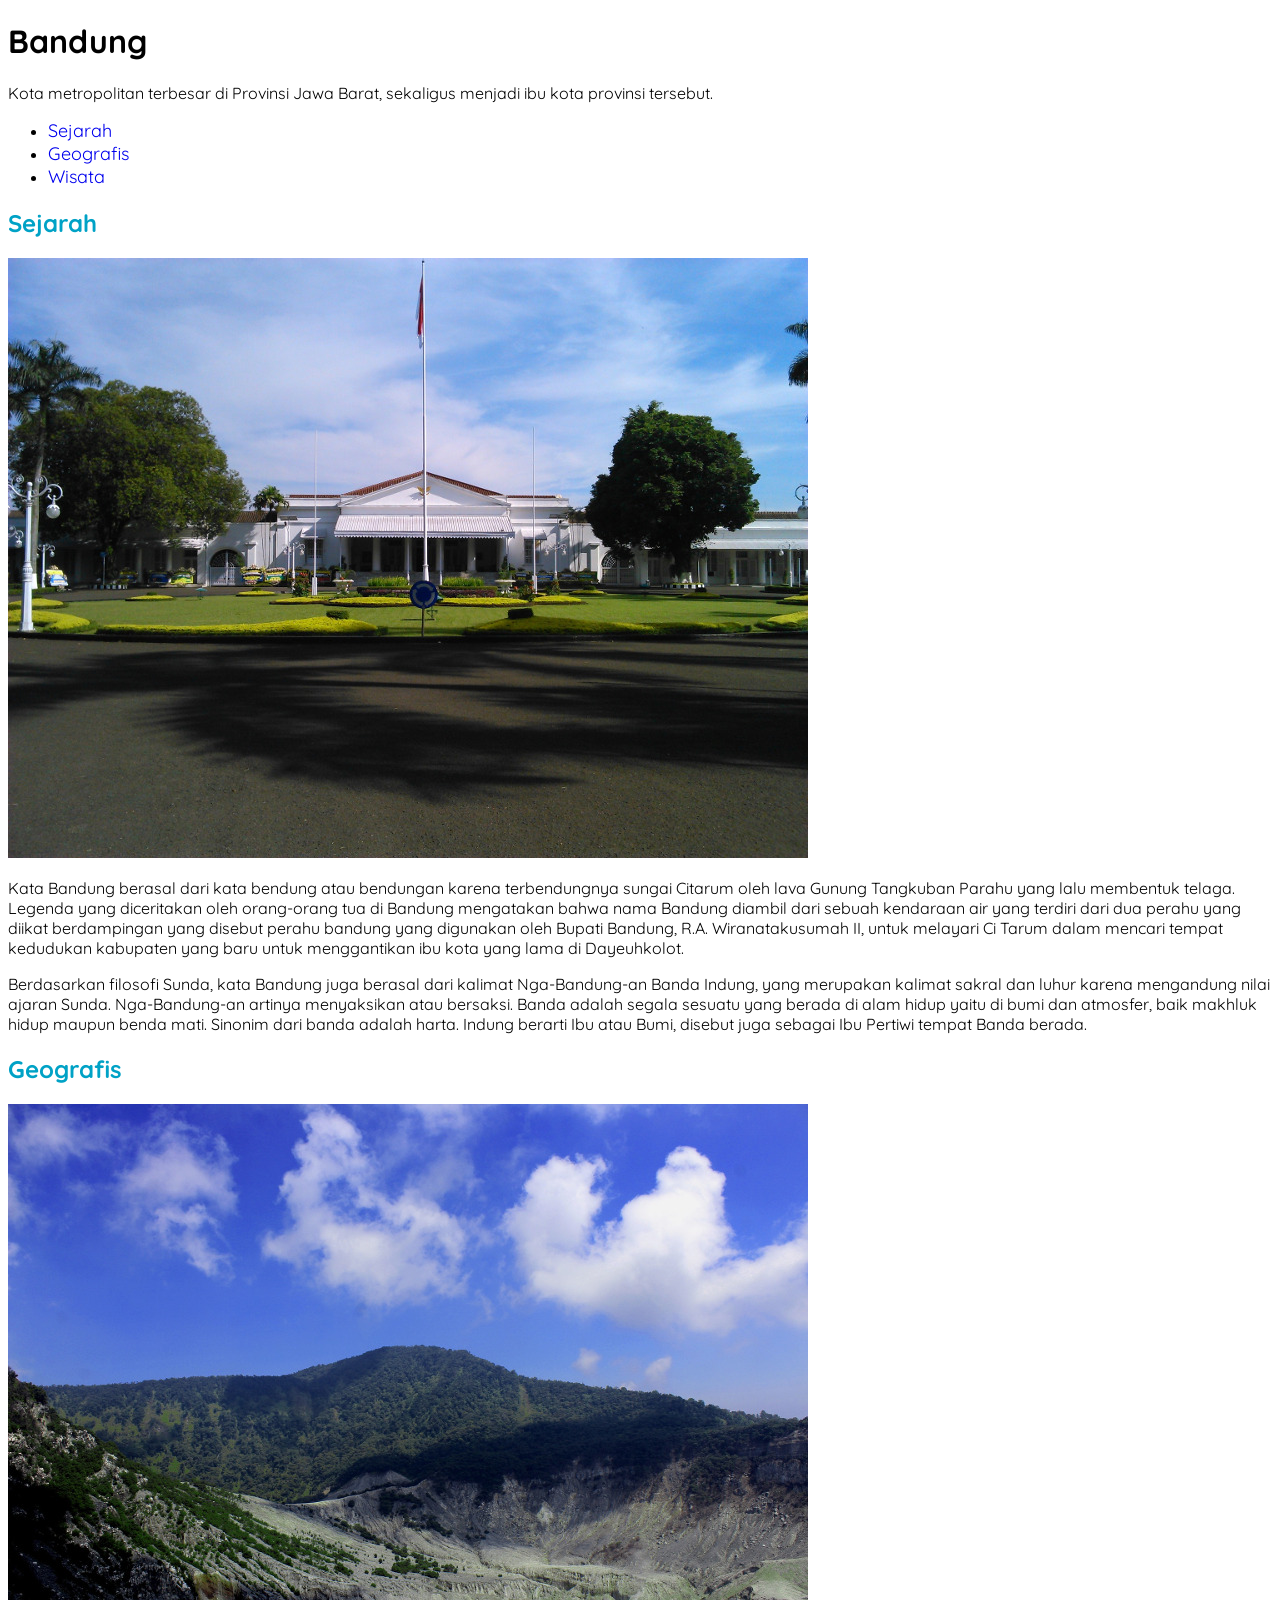
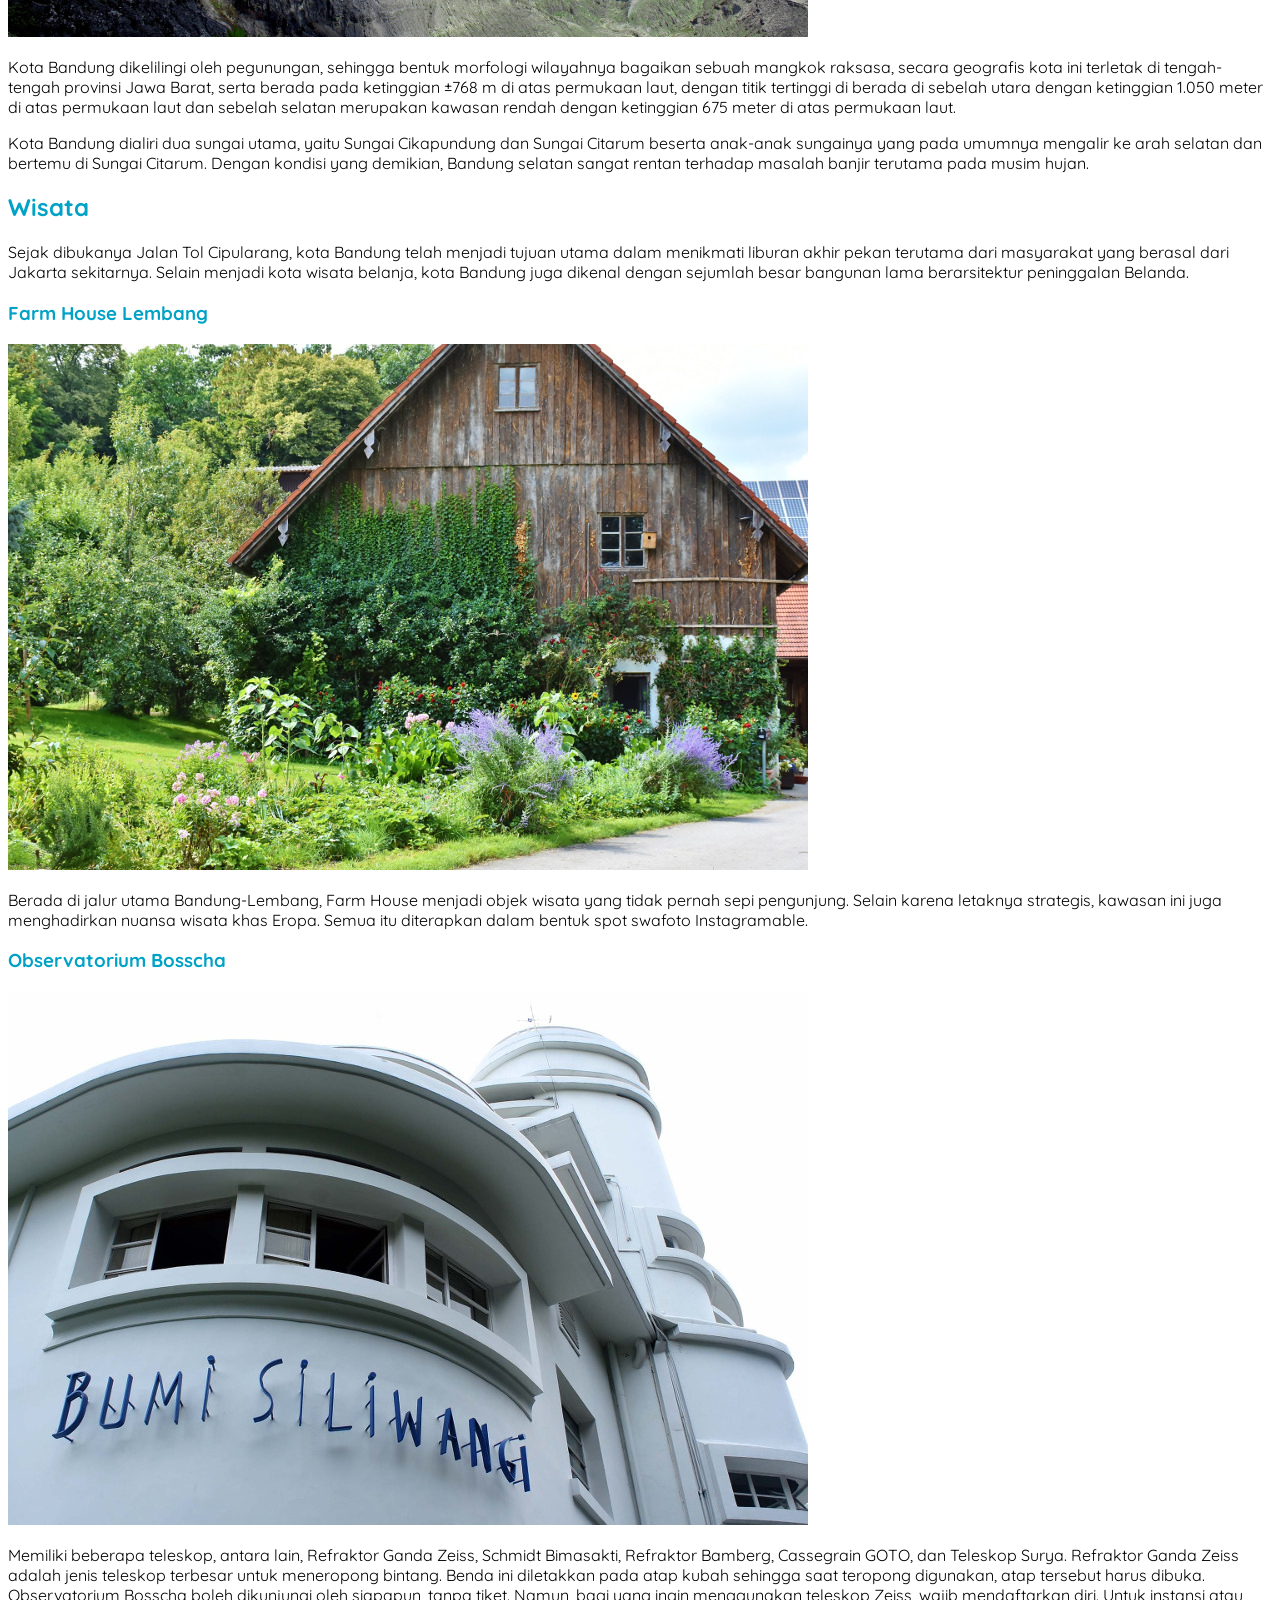
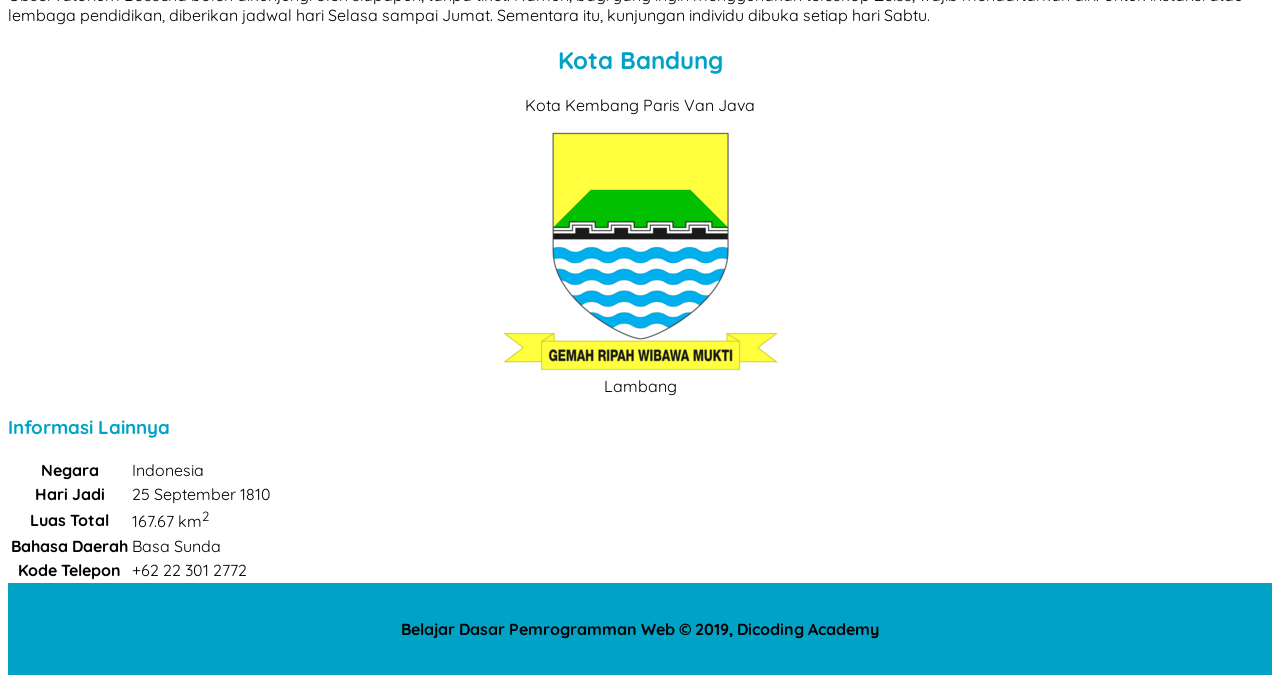
==== commit 1b980d69: "Belajar Lagi Wak !" ====
--- a/Web/bandung.html
+++ b/Web/bandung.html
@@ -5,6 +5,10 @@
     <meta name="viewport" content="width=device-width, initial-scale=1.0" />
     <title>Halaman Profil Bandung</title>
     <link rel="stylesheet" href="assets/style/style.css" />
+
+    <link rel="preconnect" href="https://fonts.googleapis.com">
+    <link rel="preconnect" href="https://fonts.gstatic.com" crossorigin>
+    <link href="https://fonts.googleapis.com/css2?family=Quicksand:wght@300..700&display=swap"      rel="stylesheet">
   </head>
 
   <body>
@@ -107,7 +111,7 @@
 
       <!-- ✅ Aside: Info Singkat Kota Bandung -->
       <aside>
-        <article>
+        <article class="profile">
           <header>
             <h2>Kota Bandung</h2>
             <p>Kota Kembang Paris Van Java</p>
@@ -116,6 +120,7 @@
               <figcaption>Lambang</figcaption>
             </figure>
           </header>
+          
 
           <section>
             <h3>Informasi Lainnya</h3>
--- a/Web/assets/style/style.css
+++ b/Web/assets/style/style.css
@@ -1,5 +1,5 @@
 body {
-    font-family: sans-serif;
+    font-family: 'Quicksand';
 }
 
 h2, h3 {
@@ -11,4 +11,20 @@
     padding: 20px;
     color: #000000;
     background-color: #00a2c6;
+    text-align: center;
+    font-weight: bold;
+}
+
+nav a {
+    font-size: 18px;
+    font-weight: 400;
+    text-decoration: none;
+}
+
+nav a:hover {
+    font-weight: bold;
+}
+
+.profile header {
+    text-align: center;
 }
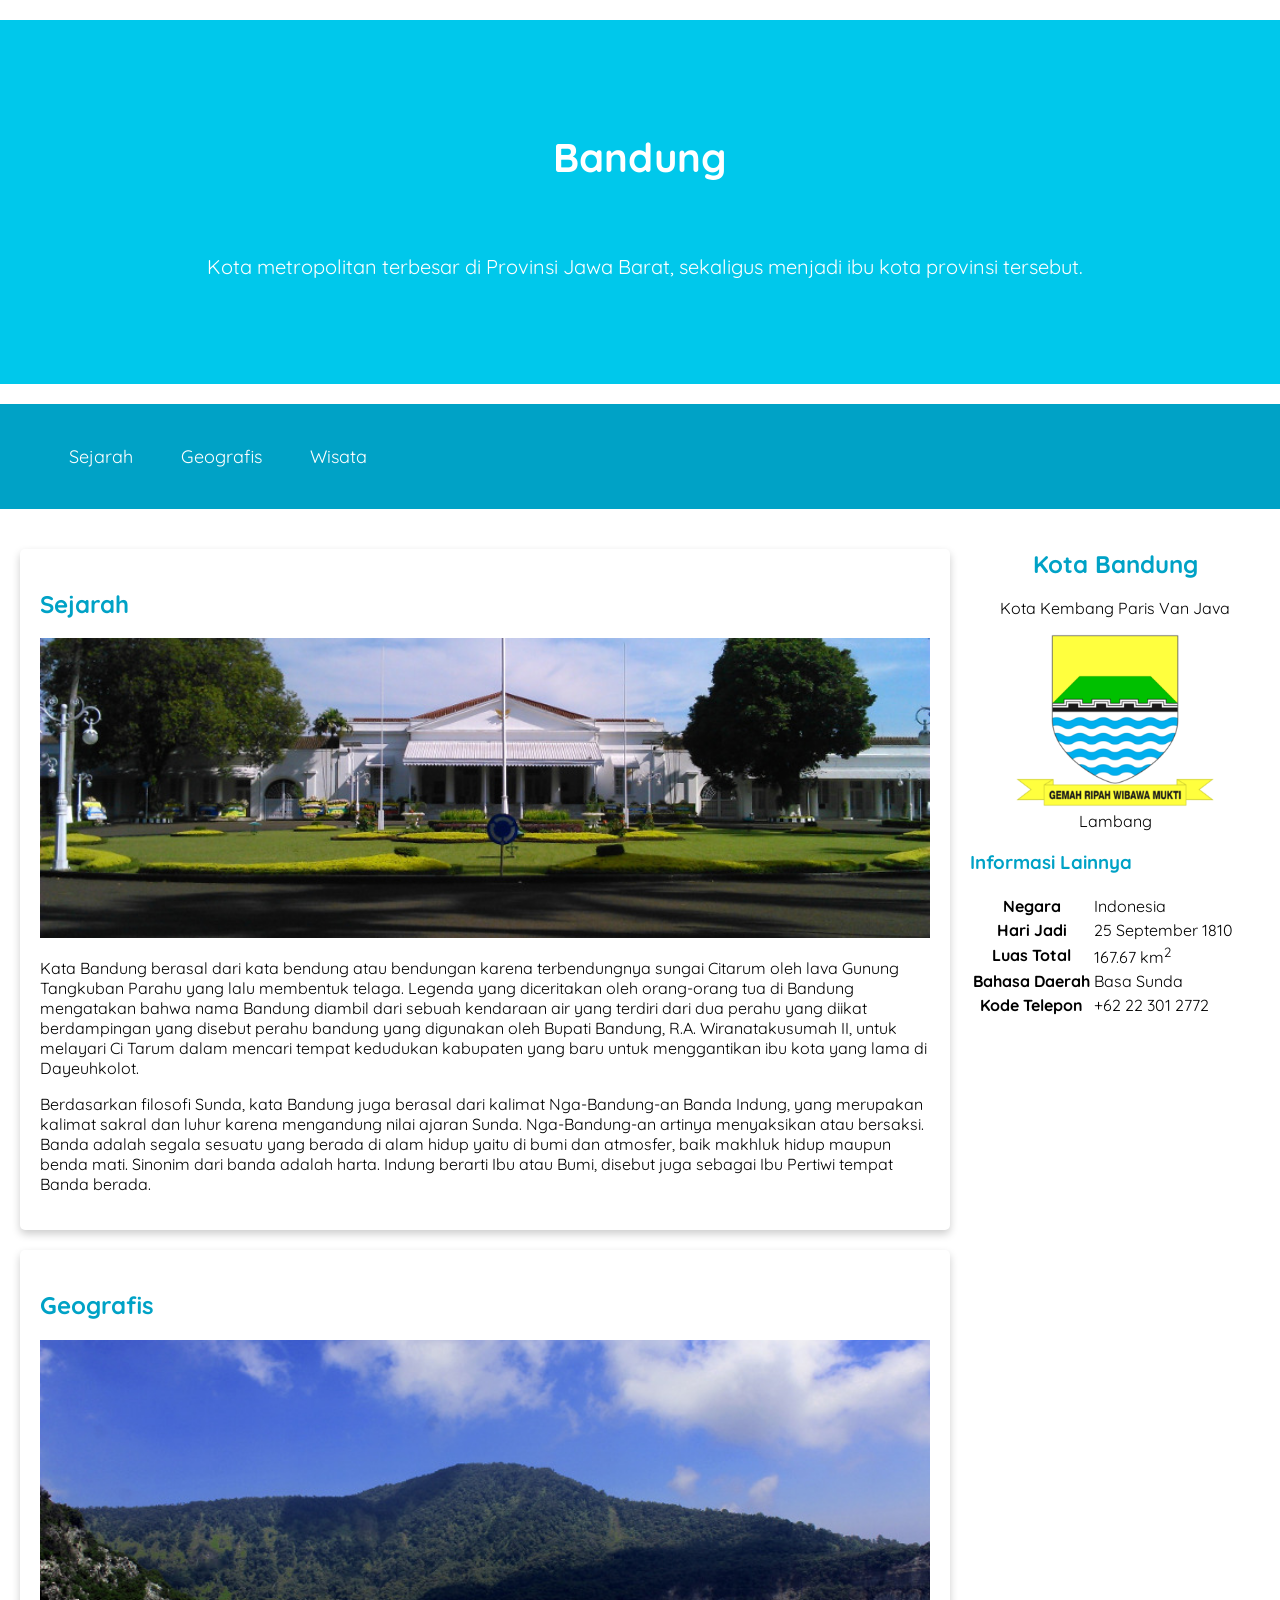
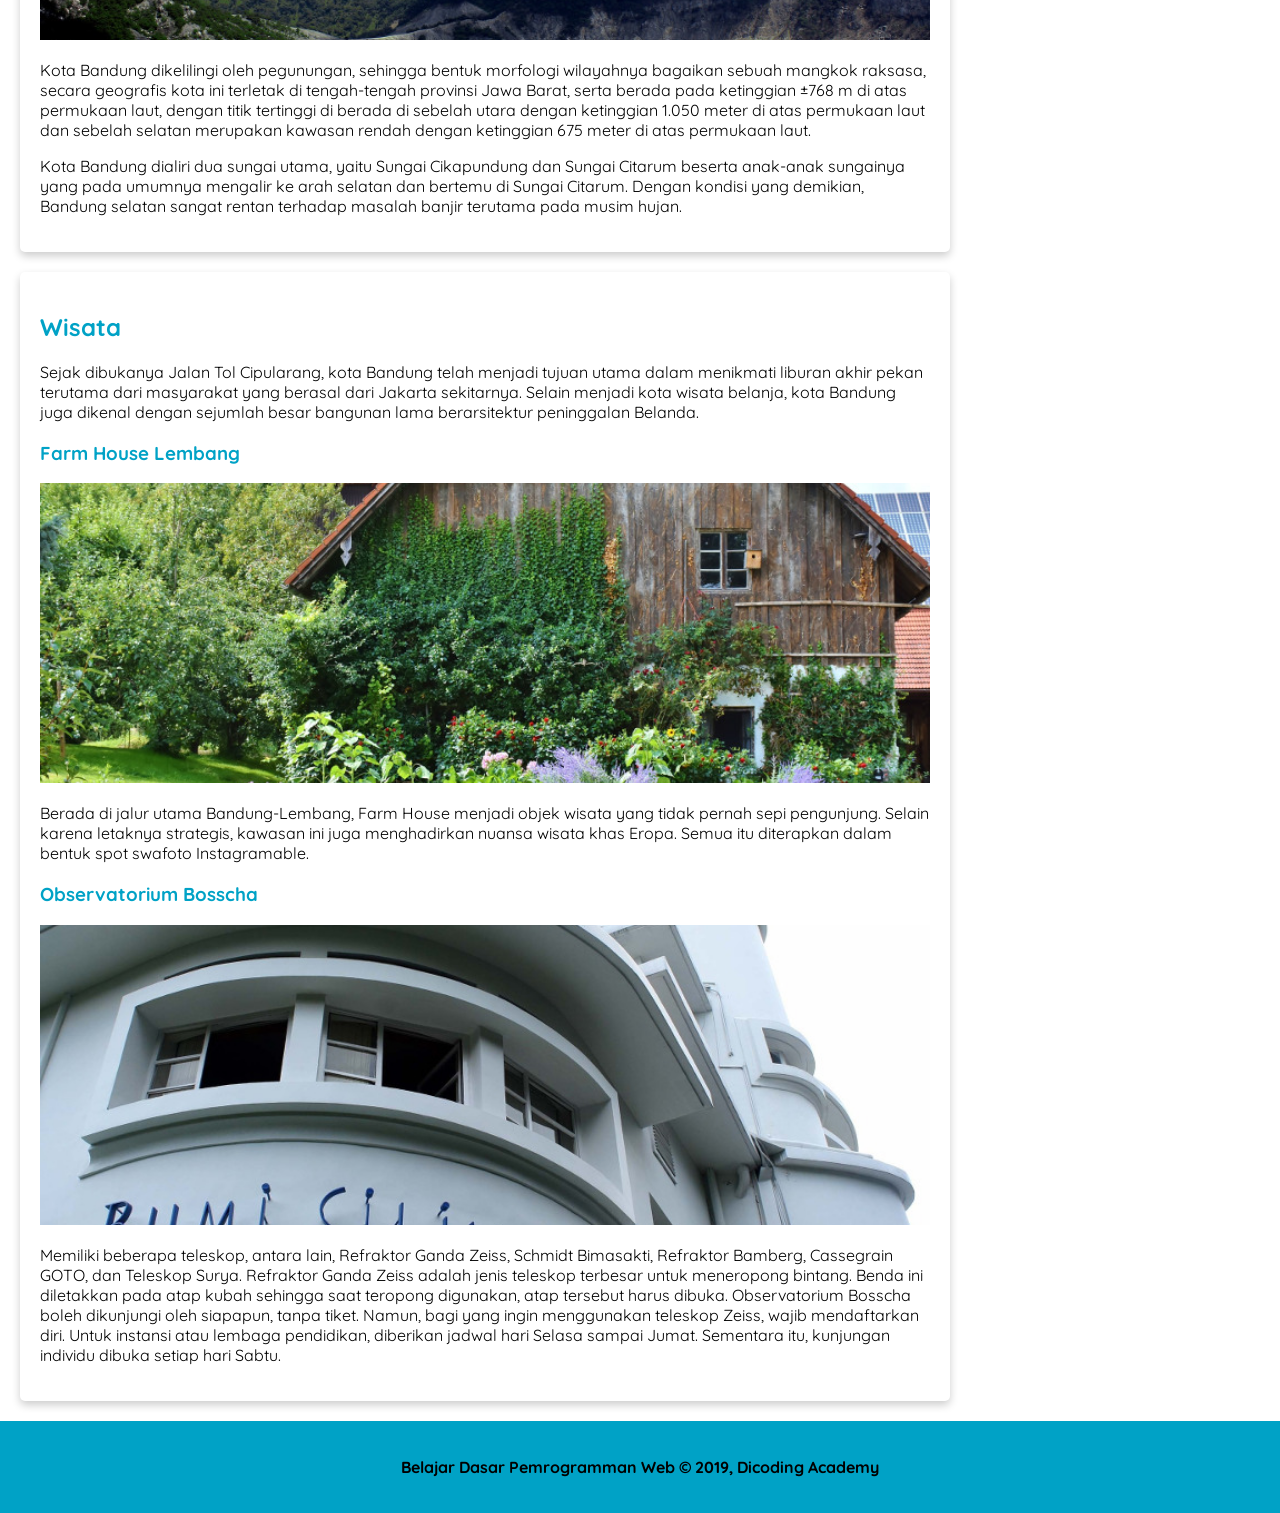
==== commit a341b152: "Belajar CSS lagi!" ====
--- a/Web/bandung.html
+++ b/Web/bandung.html
@@ -13,28 +13,28 @@
 
   <body>
     <header>
-      <h1>Bandung</h1>
-      <p>
-        Kota metropolitan terbesar di Provinsi Jawa Barat, sekaligus menjadi ibu kota provinsi
-        tersebut.
-      </p>
-    </header>
-
-    <nav>
-      <ul>
-        <li><a href="#sejarah">Sejarah</a></li>
-        <li><a href="#geografis">Geografis</a></li>
-        <li><a href="#wisata">Wisata</a></li>
-      </ul>
-    </nav>
+        <div class="jumbotron">
+          <h1>Bandung</h1>
+          <p>
+            Kota metropolitan terbesar di Provinsi Jawa Barat, sekaligus menjadi ibu kota provinsi tersebut.
+          </p>
+        </div>
+        <nav>
+          <ul>
+            <li><a href="#sejarah">Sejarah</a></li>
+            <li><a href="#geografis">Geografis</a></li>
+            <li><a href="#wisata">Wisata</a></li>
+          </ul>
+        </nav>
+      </header>
 
     <main>
       <div id="content">
 
         <!-- ✅ Article: Sejarah -->
-        <article id="sejarah">
+        <article id="sejarah" class="cards">
           <h2>Sejarah</h2>
-          <img src="assets/images/history.jpg" alt="Sejarah Bandung" />
+          <img src="assets/images/history.jpg" alt="Sejarah Bandung" class="featured-image" />
           <p>
             Kata Bandung berasal dari kata bendung atau bendungan karena terbendungnya sungai Citarum oleh
             lava Gunung Tangkuban Parahu yang lalu membentuk telaga. Legenda yang diceritakan oleh
@@ -54,9 +54,9 @@
         </article>
 
         <!-- ✅ Article: Geografis -->
-        <article id="geografis">
+        <article id="geografis" class="cards">
           <h2>Geografis</h2>
-          <img src="assets/images/geografis.jpg" alt="Geografis" />
+          <img src="assets/images/geografis.jpg" alt="Geografis" class="featured-image" />
           <p>
             Kota Bandung dikelilingi oleh pegunungan, sehingga bentuk morfologi wilayahnya bagaikan sebuah
             mangkok raksasa, secara geografis kota ini terletak di tengah-tengah provinsi Jawa Barat,
@@ -73,7 +73,7 @@
         </article>
 
         <!-- ✅ Article: Wisata -->
-        <article id="wisata">
+        <article id="wisata" class="cards">
           <h2>Wisata</h2>
           <p>
             Sejak dibukanya Jalan Tol Cipularang, kota Bandung telah menjadi tujuan utama dalam menikmati
@@ -84,7 +84,7 @@
 
           <section>
             <h3>Farm House Lembang</h3>
-            <img src="assets/images/farm-house.jpg" alt="Farm House lembang" />
+            <img src="assets/images/farm-house.jpg" alt="Farm House lembang" class="featured-image" />
             <p>
               Berada di jalur utama Bandung-Lembang, Farm House menjadi objek wisata yang tidak pernah sepi
               pengunjung. Selain karena letaknya strategis, kawasan ini juga menghadirkan nuansa wisata khas
@@ -94,7 +94,7 @@
 
           <section>
             <h3>Observatorium Bosscha</h3>
-            <img src="assets/images/bosscha.jpg" alt="Observatorium Bosscha" />
+            <img src="assets/images/bosscha.jpg" alt="Observatorium Bosscha" class="featured-image" />
             <p>
               Memiliki beberapa teleskop, antara lain, Refraktor Ganda Zeiss, Schmidt Bimasakti, Refraktor
               Bamberg, Cassegrain GOTO, dan Teleskop Surya. Refraktor Ganda Zeiss adalah jenis teleskop
@@ -111,12 +111,12 @@
 
       <!-- ✅ Aside: Info Singkat Kota Bandung -->
       <aside>
-        <article class="profile">
+        <article class="profile" >
           <header>
             <h2>Kota Bandung</h2>
             <p>Kota Kembang Paris Van Java</p>
             <figure>
-              <img src="assets/images/Bandung_coa.png" alt="Lambang Kota Bandung">
+              <img src="assets/images/Bandung_coa.png" alt="Lambang Kota Bandung" /> 
               <figcaption>Lambang</figcaption>
             </figure>
           </header>
--- a/Web/assets/style/style.css
+++ b/Web/assets/style/style.css
@@ -1,5 +1,12 @@
+* {
+    box-sizing: border-box;
+}
+
 body {
     font-family: 'Quicksand';
+
+    margin: 0;
+    padding: 0;
 }
 
 h2, h3 {
@@ -19,6 +26,8 @@
     font-size: 18px;
     font-weight: 400;
     text-decoration: none;
+
+    color: white;
 }
 
 nav a:hover {
@@ -27,4 +36,68 @@
 
 .profile header {
     text-align: center;
+}
+
+nav a:hover {
+    font-weight: bold;
+}
+
+.profile header {
+    text-align: center;
+}
+
+.featured-image {
+    width: 100%;
+    height: 300px;
+    object-fit: cover;
+    object-position: center;
+}
+
+.profile img {
+    width: 200px;
+}
+
+.cards {
+    box-shadow: 0 4px 8px rgba(0,0,0,0.2);
+    border-radius: 5px;
+
+    padding: 20px;
+    margin-top: 20px;
+}
+
+.jumbotron {
+    font-size: 20px;
+    padding: 60px;
+    background-color: #00c8eb;
+    text-align: center;
+    color: white;
+}
+
+nav li {
+    display: inline;
+    list-style-type: none;
+    margin-right: 20px;
+}
+
+nav {
+    background-color: #00a2c6;
+    padding: 5px;
+}
+
+main {
+    padding: 20px;
+
+    overflow: auto;
+}
+
+#content {
+    float: left;
+    width: 75%;
+}
+
+aside {
+    float: right;
+    width: 25%;
+
+    padding-left: 20px;
 }
